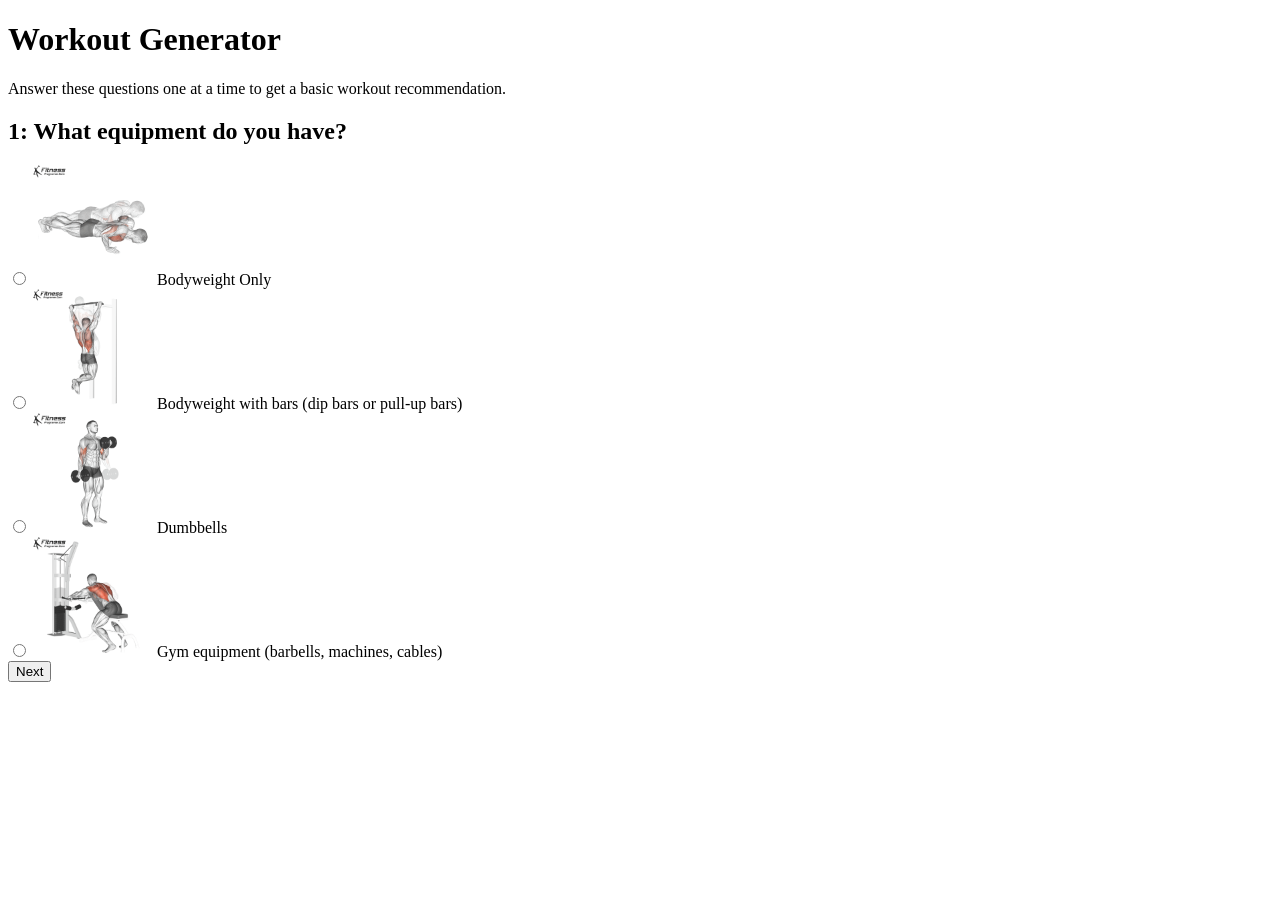
==== index.html @ 47f0d35d "delete some text for arms for multiple images" ====
<!DOCTYPE html>
<html lang="en">
<head>
    <meta charset="UTF-8">
    <meta name="viewport" content="width=device-width, initial-scale=1.0">
    <title>Workout Generator</title>
</head>
<body>
    <h1>Workout Generator</h1>
    <p>Answer these questions one at a time to get a basic workout recommendation.</p>

    <form id="quizForm">
        <section id="question1">
            <h2>1: What equipment do you have?</h2>
            <label>
                <input type="radio" name="equipment" value="bodyweight" required>
                <img width="120" src="bodyweight.gif" alt="pushup gif">
                Bodyweight Only
            </label>
            <br>
            <label>
                <input type="radio" name="equipment" value="bars">
                <img width="120" src="bar.gif" alt="pullup gif">
                Bodyweight with bars (dip bars or pull-up bars)
            </label>
            <br>
            <label>
                <input type="radio" name="equipment" value="dumbbells">
                <img width="120" src="curl.gif" alt="dumbell curls gif">
                Dumbbells
            </label>
            <br>
            <label>
                <input type="radio" name="equipment" value="gym">
                <img width="120" src="rows.gif" alt="incline rows on cable machine gif">
                Gym equipment (barbells, machines, cables)
            </label>
            <br>
            <button type="button" id="next1">Next</button>
        </section>

        <section id="question2" hidden>
            <h2>2: What muscles do you want to target?</h2>
            <label>
                <input type="checkbox" name="muscle" value="chest">
                <img width="120" src="chest.jpg" alt="Chest image">
                Chest (push movements, upper and lower pectorals)
            </label>
            <br>
            <label>
                <input type="checkbox" name="muscle" value="back">
                <img width="120" src="back.jpg" alt="Back image">
                Back (pulling muscles, lats, traps, erector spinae)
            </label>
            <br>
            <label>
                <input type="checkbox" name="muscle" value="shoulders">
                <img width="120" src="shoulders.jpg" alt="Shoulders image">
                Shoulders (deltoids and rotator cuff)
            </label>
            <br>
            <label>
                <input type="checkbox" name="muscle" value="arms">
                <img width="120" src="biceps.jpg" alt="Biceps image">
                Arms (biceps)
                <img width="120" src="trices.jpg" alt="Tricpes image">
                <img width="120" src="forearms.jpg" alt="Forearms image">
            </label>
            <br>
            <label>
                <input type="checkbox" name="muscle" value="core">
                <img width="120" src="abs.jpg" alt="Core image">
                Core (abs, obliques, deep core muscles)
            </label>
            <br>
            <label>
                <input type="checkbox" name="muscle" value="legs">
                <img width="120" src="legs.jpg" alt="Legs image">
                Legs & lower body (quads, hamstrings, glutes, calves)
            </label>
            <br>
            <label>
                <input type="checkbox" name="muscle" value="neck">
                <img width="120" src="neck.jpg" alt="Neck image">
                Neck (neck flexors and extensors)
            </label>
            <br>
            <button type="button" id="next2">Submit</button>
        </section>
    </form>

    <div id="resultBox" hidden></div>
    <button type="button" id="redoButton" hidden>Redo Quiz</button>

    <script>
        const quizForm = document.getElementById('quizForm');
        const resultBox = document.getElementById('resultBox');
        const redoButton = document.getElementById('redoButton');
        const question1 = document.getElementById('question1');
        const question2 = document.getElementById('question2');
        const next1 = document.getElementById('next1');
        const next2 = document.getElementById('next2');

        function showSection(section) {
            question1.hidden = true;
            question2.hidden = true;
            section.hidden = false;
        }

        next1.addEventListener('click', function() {
            const equipment = document.querySelector('input[name="equipment"]:checked');
            if (!equipment) {
                resultBox.textContent = 'Please select your equipment before moving on.';
                resultBox.hidden = false;
                return;
            }
            resultBox.hidden = true;
            showSection(question2);
        });

        next2.addEventListener('click', function() {
            const equipment = document.querySelector('input[name="equipment"]:checked');
            const muscles = document.querySelectorAll('input[name="muscle"]:checked');

            if (!equipment || muscles.length === 0) {
                resultBox.textContent = 'Please complete every question before submitting.';
                resultBox.hidden = false;
                return;
            }

            const equipmentValue = equipment.value;
            const targetMuscles = Array.from(muscles).map(input => input.value);

            const workoutMap = {
                bodyweight: {
                    chest: 'Decline push-ups, standard push-ups, scapular push-ups.',
                    back: 'Inverted rows, pull-up negatives, supermans.',
                    shoulders: 'Pike push-ups, handstand practice, rear delt floor flies.',
                    arms: 'Diamond push-ups, bodyweight tricep extensions, doorframe curls.',
                    core: 'Planks, hollow body holds, leg raises.',
                    legs: 'Bodyweight squats, lunges, glute bridges, calf raises.',
                    neck: 'Prone neck extensions, supine neck flexion with slow control.'
                },
                bars: {
                    chest: 'Incline feet-elevated pike push-ups, chest dips, ring push-ups.',
                    back: 'Pull-ups, chin-ups, inverted rows, hanging scapular shrugs.',
                    shoulders: 'Dips with vertical torso, hanging shoulder raises, assisted handstands.',
                    arms: 'Close-grip chin-ups, tricep dips, neutral-grip pull-ups.',
                    core: 'Hanging leg raises, toes-to-bar, L-sits on dip bars.',
                    legs: 'Assisted pistol squats, Bulgarian split squats using bars, step-ups.',
                    neck: 'Use bands or careful bodyweight neck control exercises off the bars.'
                },
                dumbbells: {
                    chest: 'Incline dumbbell bench press, dumbbell flyes, dumbbell pullovers.',
                    back: 'Single-arm dumbbell rows, dumbbell shrugs, dumbbell pullovers.',
                    shoulders: 'Dumbbell shoulder press, lateral raises, rear delt raises.',
                    arms: 'Incline dumbbell curls, hammer curls, overhead dumbbell extensions.',
                    core: 'Dumbbell side bends, weighted Russian twists, dumbbell planks.',
                    legs: 'Dumbbell squats, lunges, Romanian deadlifts, calf raises.',
                    neck: 'Light dumbbell neck flexion and extension only with care.'
                },
                gym: {
                    chest: 'Incline barbell bench press, cable crossovers, machine chest press.',
                    back: 'Lat pulldowns, barbell rows, seated cable rows.',
                    shoulders: 'Overhead barbell press, cable lateral raises, rear delt cable flyes.',
                    arms: 'Preacher curls, cable pushdowns, cable hammer curls.',
                    core: 'Cable crunches, ab wheel rollouts, captain’s chair leg raises.',
                    legs: 'Back squats, leg press, Romanian deadlifts, seated calf raises.',
                    neck: 'Neck harness extensions, light weighted neck flexion.'
                }
            };

            let results = '<p><strong>Equipment:</strong> ' + equipmentValue + '</p>';
            results += '<p><strong>Targets:</strong> ' + targetMuscles.join(', ') + '</p>';

            targetMuscles.forEach(function(target) {
                const workout = workoutMap[equipmentValue][target];
                results += '<p><strong>' + target.charAt(0).toUpperCase() + target.slice(1) + ':</strong> ' + workout + '</p>';
            });

            resultBox.innerHTML = results;
            resultBox.hidden = false;
            quizForm.hidden = true;
            redoButton.hidden = false;
        });

        redoButton.addEventListener('click', function() {
            quizForm.reset();
            showSection(question1);
            quizForm.hidden = false;
            resultBox.hidden = true;
            resultBox.textContent = '';
            redoButton.hidden = true;
        });
    </script>
</body>
</html>
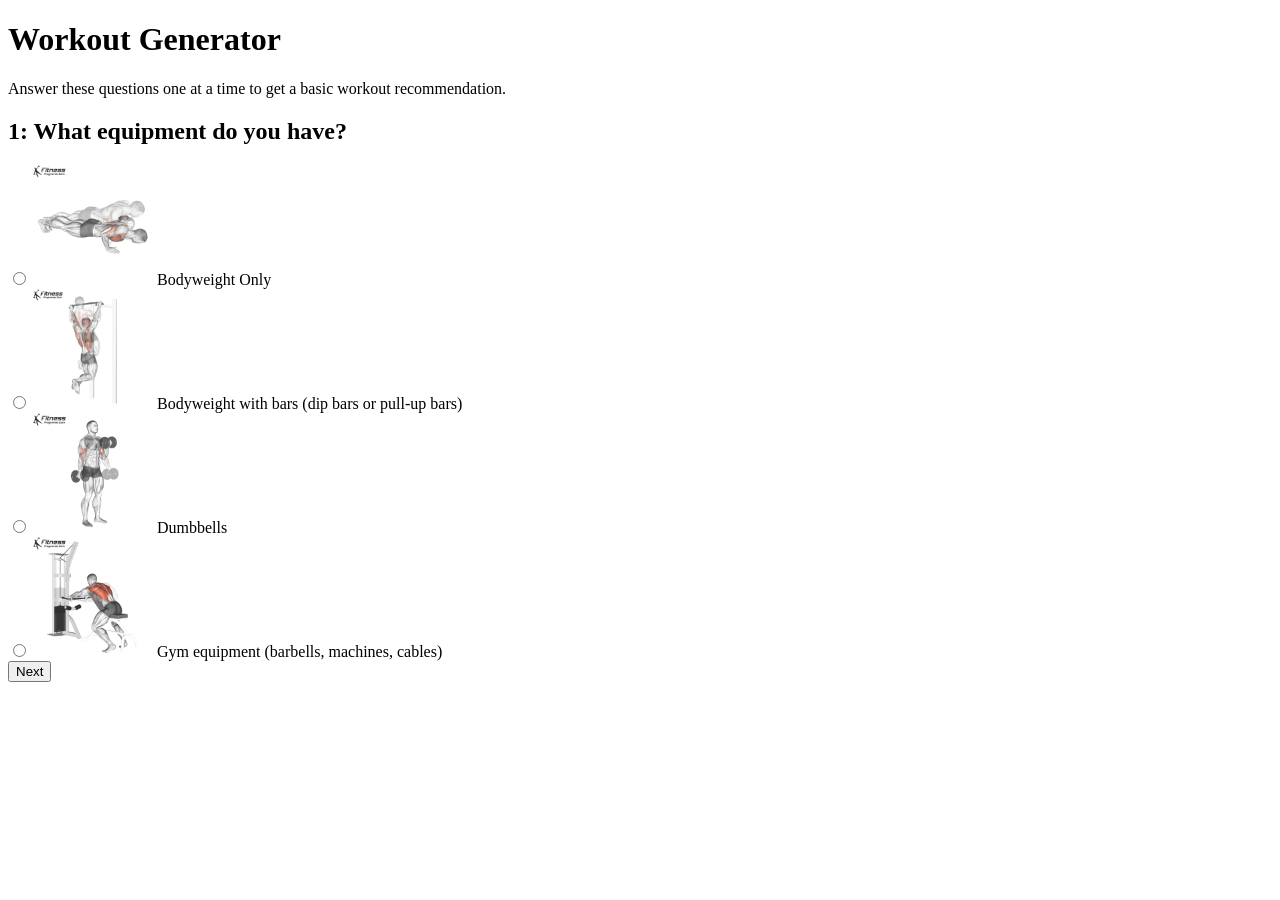
==== commit 9088184b: "change image text" ====
--- a/index.html
+++ b/index.html
@@ -62,9 +62,9 @@
             <label>
                 <input type="checkbox" name="muscle" value="arms">
                 <img width="120" src="biceps.jpg" alt="Biceps image">
-                Arms (biceps)
                 <img width="120" src="trices.jpg" alt="Tricpes image">
                 <img width="120" src="forearms.jpg" alt="Forearms image">
+                Arms (biceps, triceps, forearms)
             </label>
             <br>
             <label>
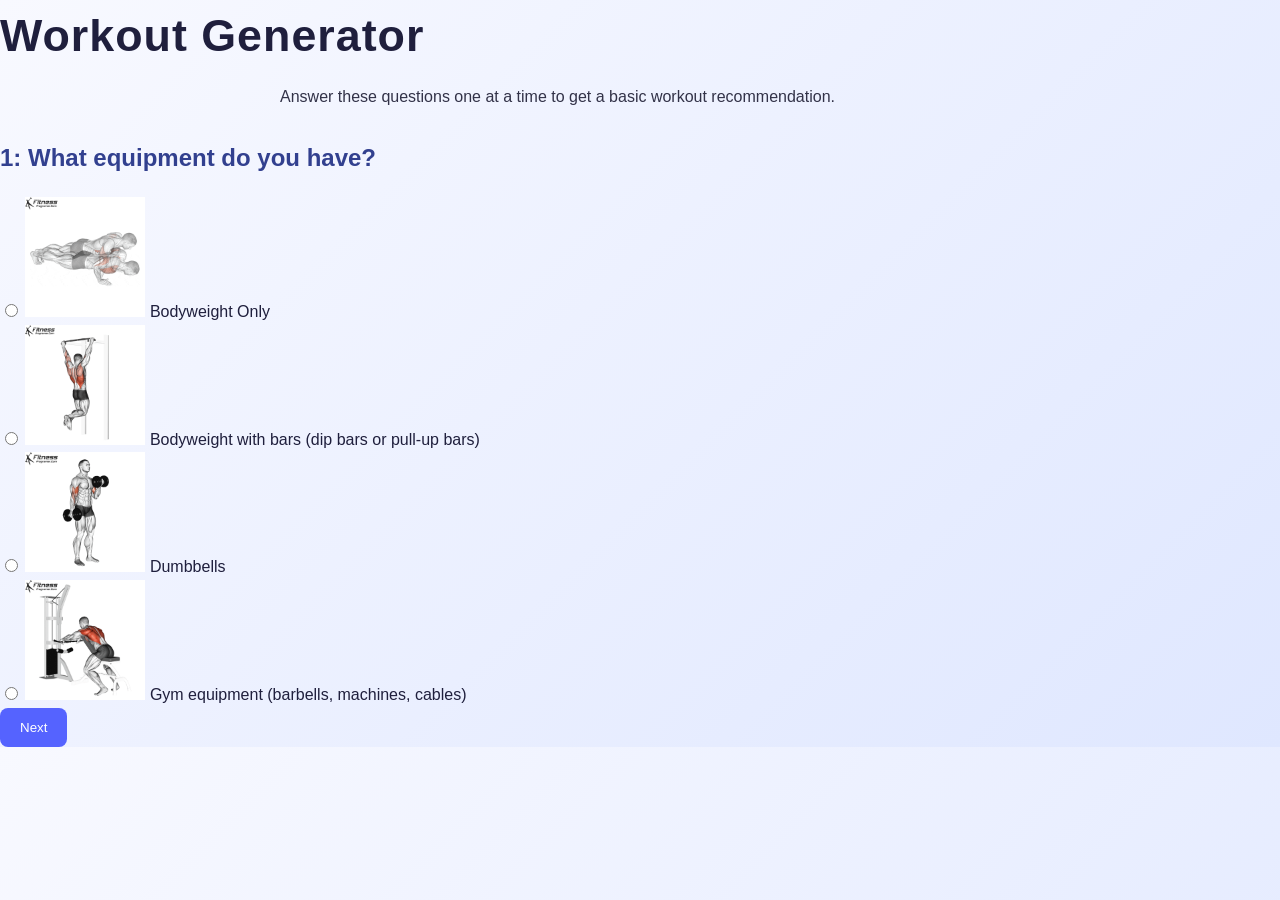
==== commit dc8dcb0a: "style" ====
--- a/index.html
+++ b/index.html
@@ -4,6 +4,7 @@
     <meta charset="UTF-8">
     <meta name="viewport" content="width=device-width, initial-scale=1.0">
     <title>Workout Generator</title>
+    <link rel="stylesheet" href="style.css">
 </head>
 <body>
     <h1>Workout Generator</h1>
--- a/style.css
+++ b/style.css
@@ -0,0 +1,101 @@
+body {
+  margin: 0;
+  padding: 0;
+  font-family: Arial, sans-serif;
+  line-height: 1.6;
+  background: linear-gradient(135deg, #f8f9ff, #dfe7ff);
+  color: #1f1f3d;
+}
+
+.container {
+  max-width: 1000px;
+  margin: 0 auto;
+  padding: 30px 20px;
+}
+
+header {
+  text-align: center;
+  padding: 40px 0;
+}
+
+h1 {
+  margin: 0;
+  font-size: 2.8rem;
+  letter-spacing: 1px;
+}
+
+h2 {
+  margin-top: 1.8rem;
+  color: #32408f;
+}
+
+p {
+  max-width: 720px;
+  margin: 0.8rem auto;
+  color: #323248;
+}
+
+button,
+input[type="button"],
+input[type="submit"] {
+  border: none;
+  background: #5563ff;
+  color: #fff;
+  padding: 12px 20px;
+  border-radius: 8px;
+  cursor: pointer;
+  transition: background 0.2s ease;
+}
+
+button:hover,
+input[type="button"]:hover,
+input[type="submit"]:hover {
+  background: #3b4ccd;
+}
+
+.card {
+  background: #ffffff;
+  border-radius: 16px;
+  box-shadow: 0 10px 25px rgba(48, 63, 159, 0.1);
+  padding: 24px;
+  margin: 24px 0;
+}
+
+nav {
+  display: flex;
+  justify-content: center;
+  gap: 18px;
+  flex-wrap: wrap;
+  margin-bottom: 24px;
+}
+
+nav a {
+  color: #5563ff;
+  text-decoration: none;
+  font-weight: 600;
+}
+
+nav a:hover {
+  text-decoration: underline;
+}
+
+footer {
+  text-align: center;
+  padding: 24px 0 12px;
+  font-size: 0.95rem;
+  color: #5c5c7d;
+}
+
+@media (max-width: 600px) {
+  h1 {
+    font-size: 2.2rem;
+  }
+
+  .container {
+    padding: 20px 16px;
+  }
+
+  nav {
+    gap: 12px;
+  }
+}
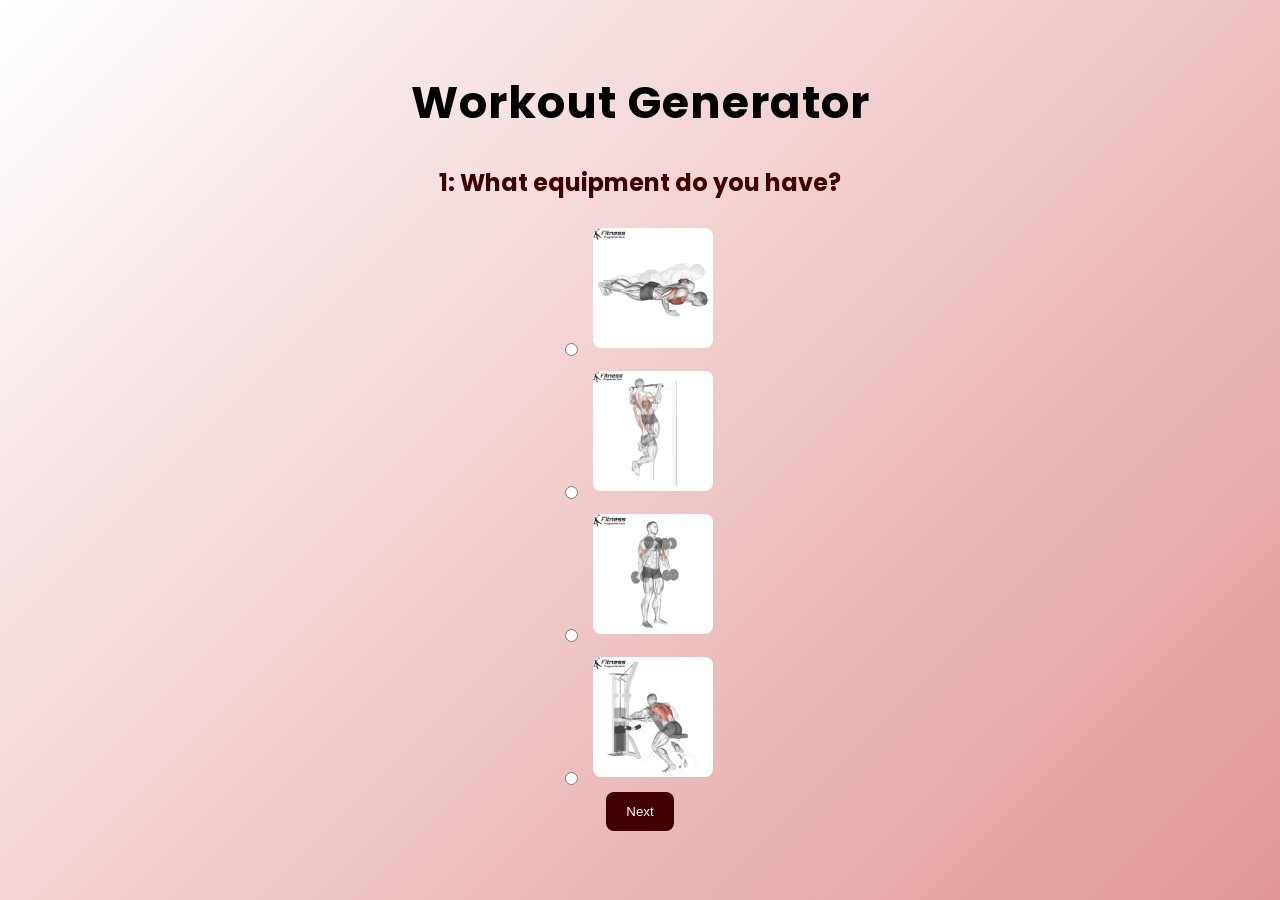
==== commit 2259fffe: "change formatting and fonts" ====
--- a/index.html
+++ b/index.html
@@ -4,37 +4,46 @@
     <meta charset="UTF-8">
     <meta name="viewport" content="width=device-width, initial-scale=1.0">
     <title>Workout Generator</title>
-    <link rel="stylesheet" href="style.css">
+        <link rel="stylesheet" href="style.css">
+        <link href="https://fonts.googleapis.com/css2?family=Playfair+Display:wght@600;700&family=Poppins:wght@300;400;600&display=swap" rel="stylesheet">
 </head>
 <body>
-    <h1>Workout Generator</h1>
-    <p>Answer these questions one at a time to get a basic workout recommendation.</p>
-
-    <form id="quizForm">
+        <div class="container">
+        <h1>Workout Generator</h1>
+
+        <form id="quizForm">
         <section id="question1">
             <h2>1: What equipment do you have?</h2>
-            <label>
-                <input type="radio" name="equipment" value="bodyweight" required>
-                <img width="120" src="bodyweight.gif" alt="pushup gif">
-                Bodyweight Only
-            </label>
+                        <label>
+                                <input type="radio" name="equipment" value="bodyweight" required>
+                                <div class="img-wrap">
+                                    <img width="120" src="bodyweight.gif" alt="pushup gif">
+                                    <span class="caption">Bodyweight Only</span>
+                                </div>
+                        </label>
             <br>
             <label>
                 <input type="radio" name="equipment" value="bars">
-                <img width="120" src="bar.gif" alt="pullup gif">
-                Bodyweight with bars (dip bars or pull-up bars)
+                                <div class="img-wrap">
+                                    <img width="120" src="bar.gif" alt="pullup gif">
+                                    <span class="caption">Bodyweight with bars (dip bars or pull-up bars)</span>
+                                </div>
             </label>
             <br>
             <label>
                 <input type="radio" name="equipment" value="dumbbells">
-                <img width="120" src="curl.gif" alt="dumbell curls gif">
-                Dumbbells
+                                <div class="img-wrap">
+                                    <img width="120" src="curl.gif" alt="dumbell curls gif">
+                                    <span class="caption">Dumbbells</span>
+                                </div>
             </label>
             <br>
             <label>
                 <input type="radio" name="equipment" value="gym">
-                <img width="120" src="rows.gif" alt="incline rows on cable machine gif">
-                Gym equipment (barbells, machines, cables)
+                                <div class="img-wrap">
+                                    <img width="120" src="rows.gif" alt="incline rows on cable machine gif">
+                                    <span class="caption">Gym equipment (barbells, machines, cables)</span>
+                                </div>
             </label>
             <br>
             <button type="button" id="next1">Next</button>
@@ -44,46 +53,60 @@
             <h2>2: What muscles do you want to target?</h2>
             <label>
                 <input type="checkbox" name="muscle" value="chest">
-                <img width="120" src="chest.jpg" alt="Chest image">
-                Chest (push movements, upper and lower pectorals)
+                                <div class="img-wrap">
+                                    <img width="120" src="chest.jpg" alt="Chest image">
+                                    <span class="caption">Chest (push movements, upper and lower pectorals)</span>
+                                </div>
             </label>
             <br>
             <label>
                 <input type="checkbox" name="muscle" value="back">
-                <img width="120" src="back.jpg" alt="Back image">
-                Back (pulling muscles, lats, traps, erector spinae)
+                                <div class="img-wrap">
+                                    <img width="120" src="back.jpg" alt="Back image">
+                                    <span class="caption">Back (pulling muscles, lats, traps, erector spinae)</span>
+                                </div>
             </label>
             <br>
             <label>
                 <input type="checkbox" name="muscle" value="shoulders">
-                <img width="120" src="shoulders.jpg" alt="Shoulders image">
-                Shoulders (deltoids and rotator cuff)
+                                <div class="img-wrap">
+                                    <img width="120" src="shoulders.jpg" alt="Shoulders image">
+                                    <span class="caption">Shoulders (deltoids and rotator cuff)</span>
+                                </div>
             </label>
             <br>
             <label>
                 <input type="checkbox" name="muscle" value="arms">
-                <img width="120" src="biceps.jpg" alt="Biceps image">
-                <img width="120" src="trices.jpg" alt="Tricpes image">
-                <img width="120" src="forearms.jpg" alt="Forearms image">
-                Arms (biceps, triceps, forearms)
+                                <div class="img-wrap">
+                                    <img width="120" src="biceps.jpg" alt="Biceps image">
+                                    <img width="120" src="trices.jpg" alt="Tricpes image">
+                                    <img width="120" src="forearms.jpg" alt="Forearms image">
+                                    <span class="caption">Arms (biceps, triceps, forearms)</span>
+                                </div>
             </label>
             <br>
             <label>
                 <input type="checkbox" name="muscle" value="core">
-                <img width="120" src="abs.jpg" alt="Core image">
-                Core (abs, obliques, deep core muscles)
+                                <div class="img-wrap">
+                                    <img width="120" src="abs.jpg" alt="Core image">
+                                    <span class="caption">Core (abs, obliques, deep core muscles)</span>
+                                </div>
             </label>
             <br>
             <label>
                 <input type="checkbox" name="muscle" value="legs">
-                <img width="120" src="legs.jpg" alt="Legs image">
-                Legs & lower body (quads, hamstrings, glutes, calves)
+                                <div class="img-wrap">
+                                    <img width="120" src="legs.jpg" alt="Legs image">
+                                    <span class="caption">Legs & lower body (quads, hamstrings, glutes, calves)</span>
+                                </div>
             </label>
             <br>
             <label>
                 <input type="checkbox" name="muscle" value="neck">
-                <img width="120" src="neck.jpg" alt="Neck image">
-                Neck (neck flexors and extensors)
+                                <div class="img-wrap">
+                                    <img width="120" src="neck.jpg" alt="Neck image">
+                                    <span class="caption">Neck (neck flexors and extensors)</span>
+                                </div>
             </label>
             <br>
             <button type="button" id="next2">Submit</button>
@@ -92,6 +115,8 @@
 
     <div id="resultBox" hidden></div>
     <button type="button" id="redoButton" hidden>Redo Quiz</button>
+
+        </div>
 
     <script>
         const quizForm = document.getElementById('quizForm');
--- a/style.css
+++ b/style.css
@@ -1,16 +1,22 @@
 body {
   margin: 0;
   padding: 0;
-  font-family: Arial, sans-serif;
-  line-height: 1.6;
-  background: linear-gradient(135deg, #f8f9ff, #dfe7ff);
-  color: #1f1f3d;
+  font-family: 'Poppins', Arial, sans-serif;
+  line-height: 1.5;
+  min-height: 100vh;
+  background: linear-gradient(135deg, #ffffff, #e29696);
+  color: #000000;
+  display: flex;
+  align-items: center;
+  justify-content: center;
+  text-align: center;
 }
 
 .container {
-  max-width: 1000px;
-  margin: 0 auto;
+  max-width: 900px;
+  width: 100%;
   padding: 30px 20px;
+  box-sizing: border-box;
 }
 
 header {
@@ -26,21 +32,54 @@
 
 h2 {
   margin-top: 1.8rem;
-  color: #32408f;
+  color: #410000;
 }
 
 p {
   max-width: 720px;
   margin: 0.8rem auto;
-  color: #323248;
+  color: #000000;
+}
+
+/* Image hover caption */
+.img-wrap {
+  display: inline-block;
+  position: relative;
+  margin: 8px;
+}
+
+.img-wrap img {
+  display: block;
+  border-radius: 8px;
+}
+
+.caption {
+  position: absolute;
+  left: 50%;
+  transform: translateX(-50%) translateY(6px);
+  bottom: 6px;
+  background: rgba(255,255,255,0.95);
+  padding: 6px 10px;
+  border-radius: 8px;
+  font-size: 0.9rem;
+  opacity: 0;
+  transition: opacity 160ms ease, transform 160ms ease;
+  pointer-events: none;
+  color: inherit;
+  font-family: 'Playfair Display', 'Poppins', serif;
+}
+
+.img-wrap:hover .caption {
+  opacity: 1;
+  transform: translateX(-50%) translateY(-6px);
 }
 
 button,
 input[type="button"],
 input[type="submit"] {
   border: none;
-  background: #5563ff;
-  color: #fff;
+  background: #420000;
+  color: #ffffff;
   padding: 12px 20px;
   border-radius: 8px;
   cursor: pointer;
@@ -50,11 +89,11 @@
 button:hover,
 input[type="button"]:hover,
 input[type="submit"]:hover {
-  background: #3b4ccd;
+  background: #000000;
 }
 
 .card {
-  background: #ffffff;
+  background: #000000;
   border-radius: 16px;
   box-shadow: 0 10px 25px rgba(48, 63, 159, 0.1);
   padding: 24px;
@@ -70,7 +109,7 @@
 }
 
 nav a {
-  color: #5563ff;
+  color: #000000;
   text-decoration: none;
   font-weight: 600;
 }
@@ -83,7 +122,7 @@
   text-align: center;
   padding: 24px 0 12px;
   font-size: 0.95rem;
-  color: #5c5c7d;
+  color: #000000;
 }
 
 @media (max-width: 600px) {
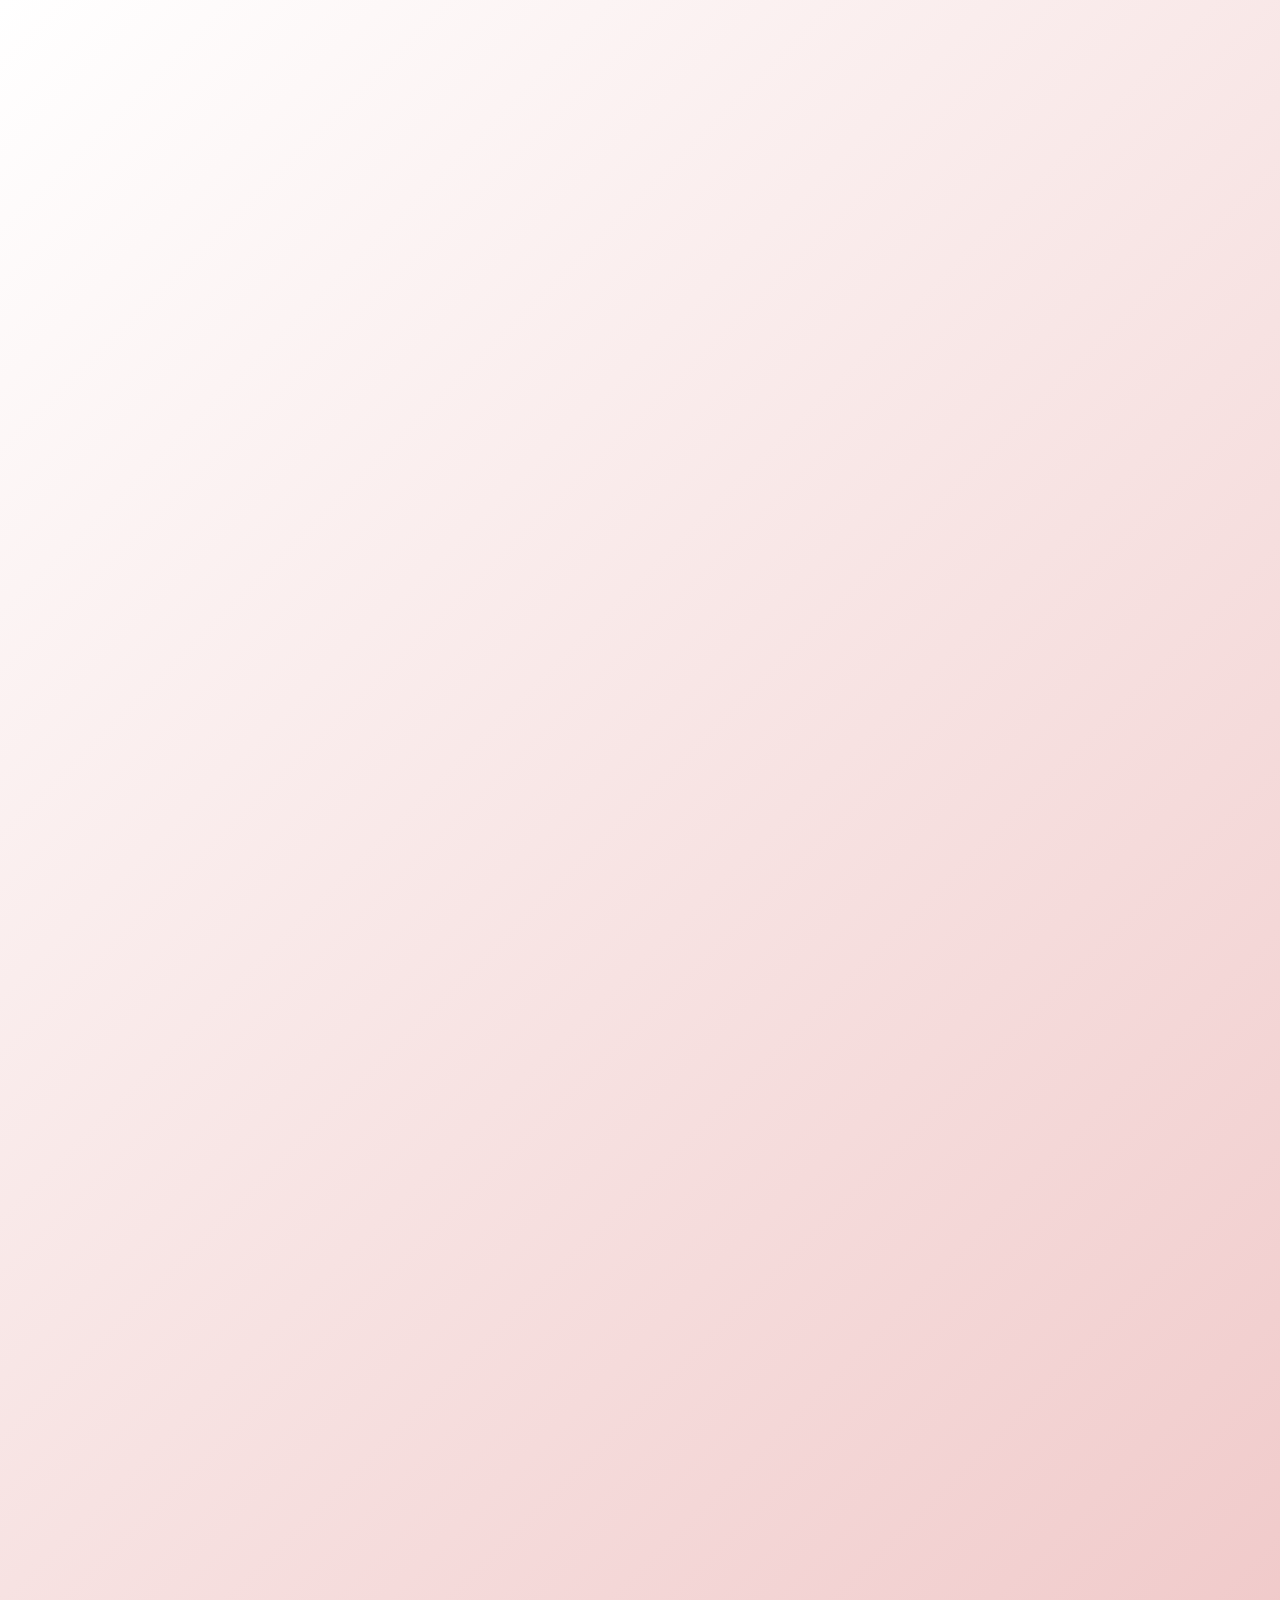
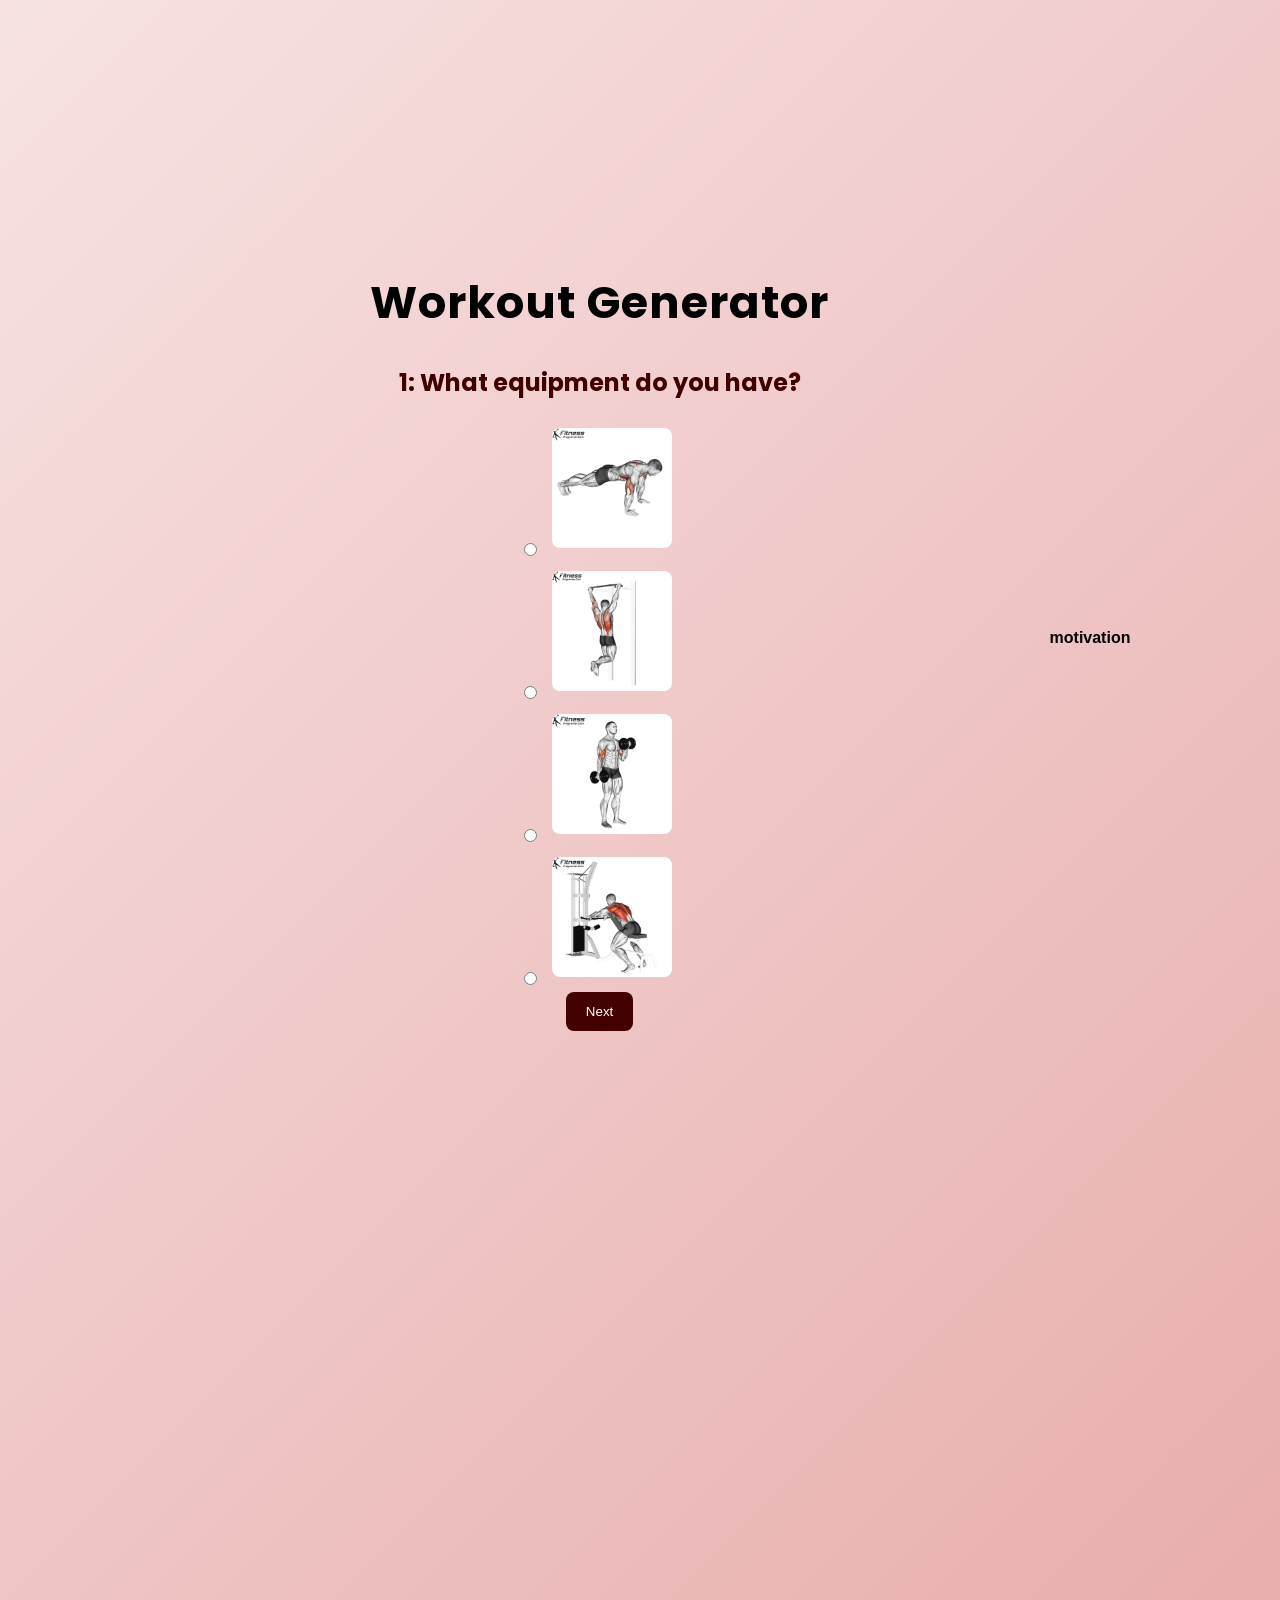
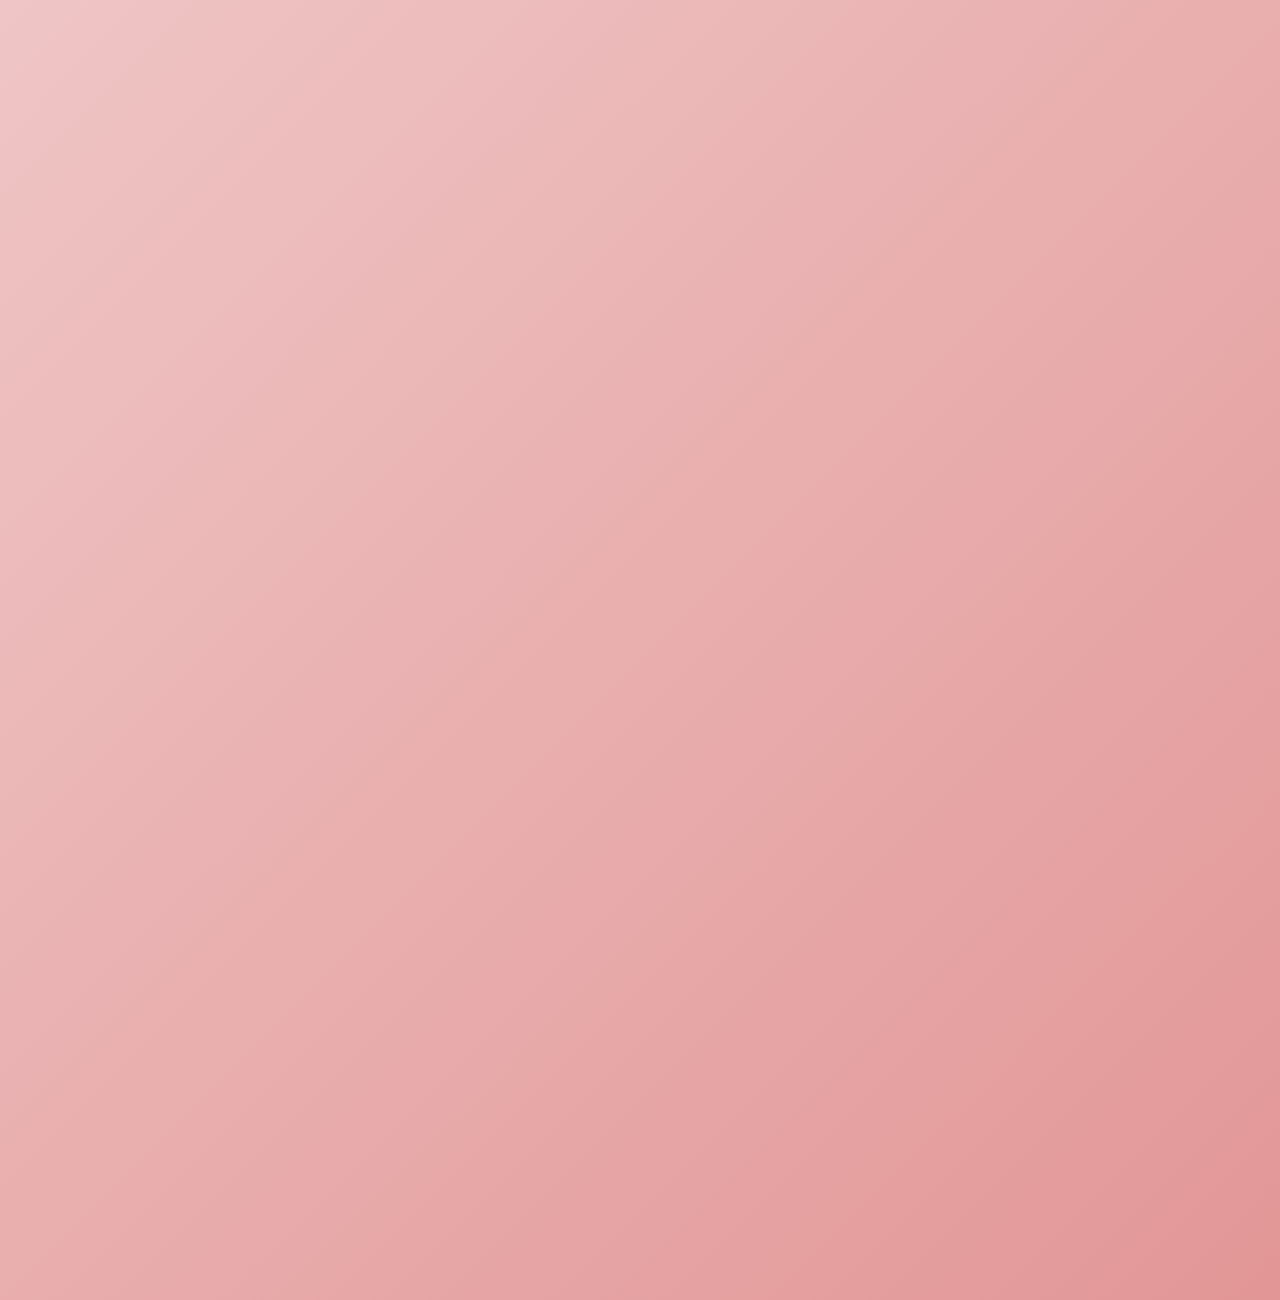
==== commit ec74a587: "add tung tung sahur motivation" ====
--- a/index.html
+++ b/index.html
@@ -219,5 +219,9 @@
             redoButton.hidden = true;
         });
     </script>
+    <div class="spacer"></div>
+    <div class="bottom-link">
+        <a href="motivation.html">motivation</a>
+    </div>
 </body>
 </html>
--- a/style.css
+++ b/style.css
@@ -41,7 +41,6 @@
   color: #000000;
 }
 
-/* Image hover caption */
 .img-wrap {
   display: inline-block;
   position: relative;
@@ -138,3 +137,22 @@
     gap: 12px;
   }
 }
+
+.spacer {
+  height: 500vh;
+}
+
+.bottom-link {
+  text-align: center;
+  padding: 24px 0 48px;
+}
+
+.bottom-link a {
+  color: #000000;
+  text-decoration: none;
+  font-weight: 600;
+}
+
+.bottom-link a:hover {
+  text-decoration: underline;
+}
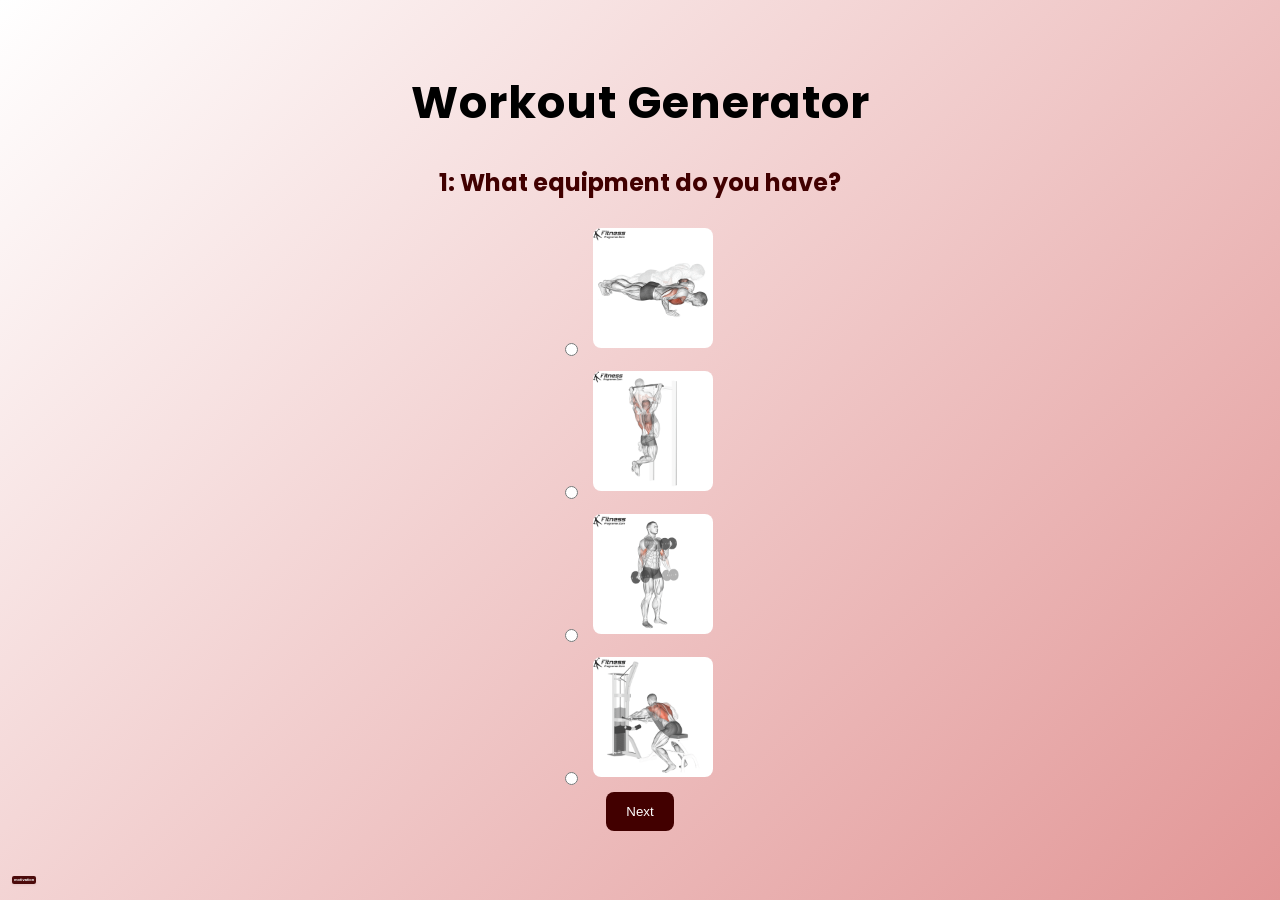
==== commit 6ad231b8: "remove blank page" ====
--- a/index.html
+++ b/index.html
@@ -219,7 +219,6 @@
             redoButton.hidden = true;
         });
     </script>
-    <div class="spacer"></div>
     <div class="bottom-link">
         <a href="motivation.html">motivation</a>
     </div>
--- a/style.css
+++ b/style.css
@@ -138,21 +138,30 @@
   }
 }
 
-.spacer {
-  height: 500vh;
-}
-
 .bottom-link {
-  text-align: center;
-  padding: 24px 0 48px;
+  position: fixed;
+  left: 12px;
+  bottom: 12px;
+  z-index: 9999;
 }
 
 .bottom-link a {
-  color: #000000;
+  display: inline-block;
+  font-size: 4px;
+  padding: 1px 2px;
+  border-radius: 2px;
+  background: rgba(66,0,0,0.95);
+  color: #ffffff;
   text-decoration: none;
   font-weight: 600;
+  opacity: 1;
+  transition: opacity 160ms ease, background 160ms ease, color 160ms ease;
+  pointer-events: auto;
+  box-shadow: 0 1px 3px rgba(0,0,0,0.08);
 }
 
 .bottom-link a:hover {
-  text-decoration: underline;
+  background: #000000;
+  color: #ffffff;
+  text-decoration: none;
 }
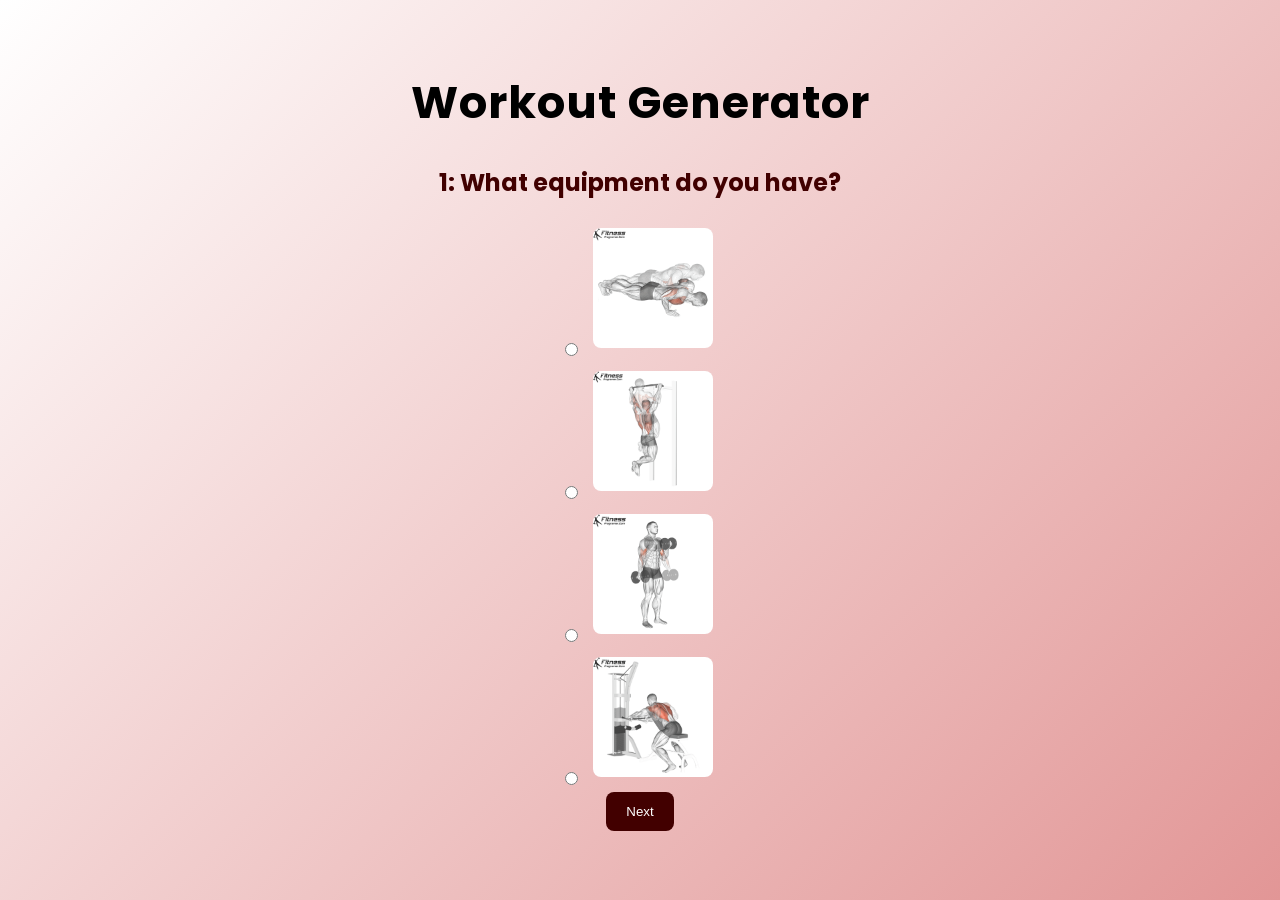
==== commit 03799e35: "remove button for motivation" ====
--- a/index.html
+++ b/index.html
@@ -219,8 +219,5 @@
             redoButton.hidden = true;
         });
     </script>
-    <div class="bottom-link">
-        <a href="motivation.html">motivation</a>
-    </div>
 </body>
 </html>
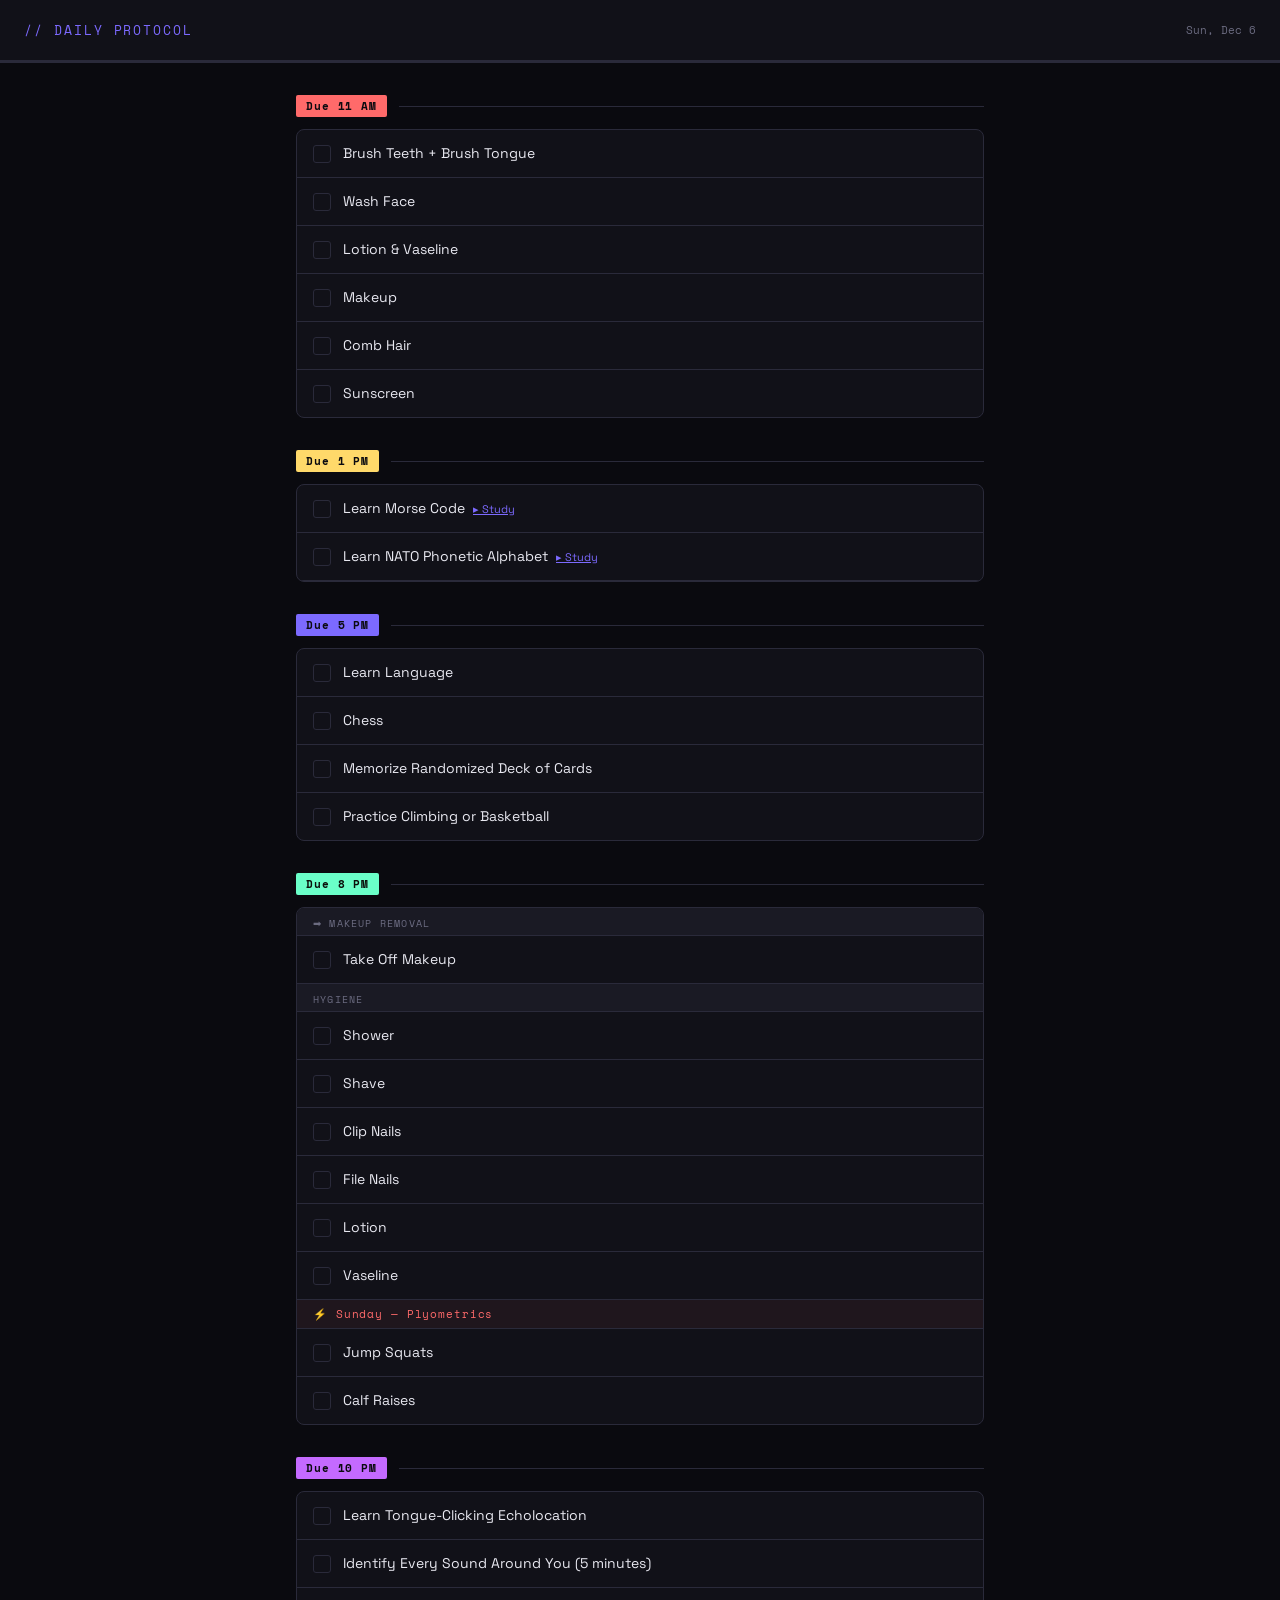
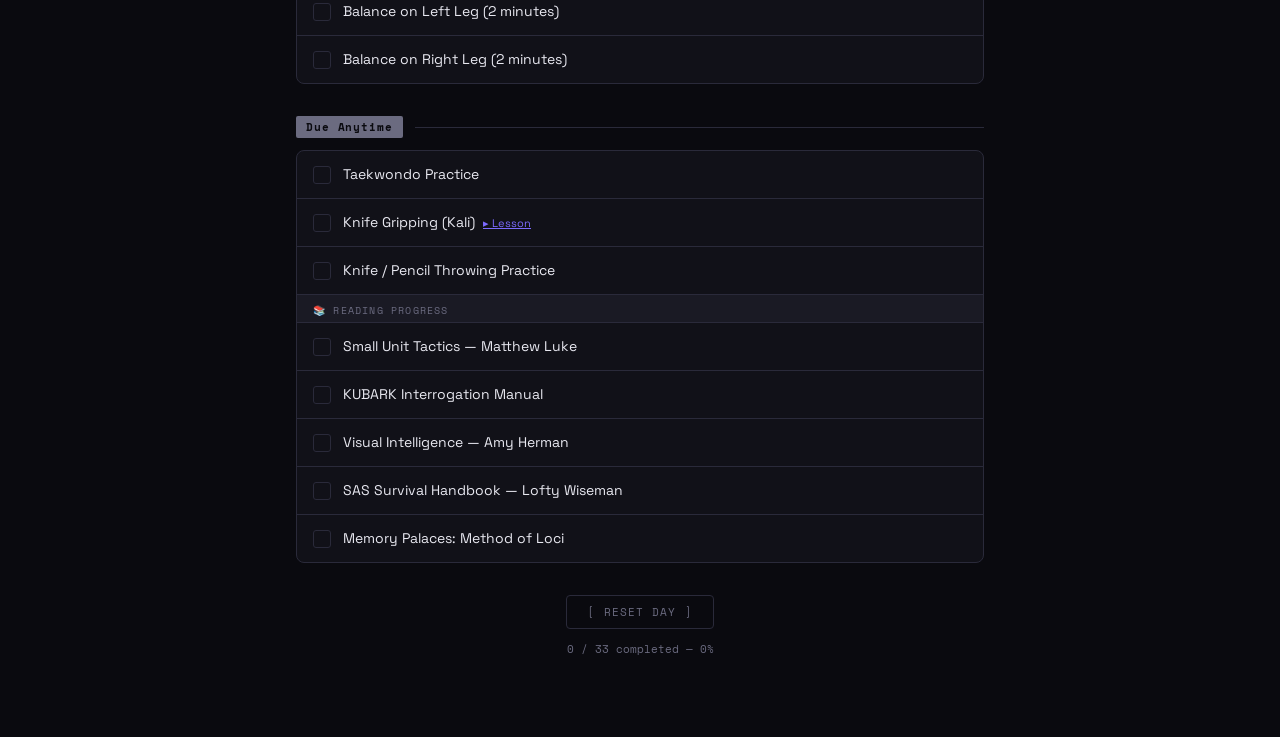
==== commit d66a3c0c: "Update index.html" ====
--- a/index.html
+++ b/index.html
@@ -1,223 +1,603 @@
 <!DOCTYPE html>
 <html lang="en">
 <head>
-    <meta charset="UTF-8">
-    <meta name="viewport" content="width=device-width, initial-scale=1.0">
-    <title>Workout Generator</title>
-        <link rel="stylesheet" href="style.css">
-        <link href="https://fonts.googleapis.com/css2?family=Playfair+Display:wght@600;700&family=Poppins:wght@300;400;600&display=swap" rel="stylesheet">
+<meta charset="UTF-8">
+<meta name="viewport" content="width=device-width, initial-scale=1.0">
+<title>Daily Protocol</title>
+<style>
+  @import url('https://fonts.googleapis.com/css2?family=Space+Grotesk:wght@300;400;500;600;700&family=Space+Mono:wght@400;700&display=swap');
+
+  :root {
+    --bg: #0a0a0f;
+    --surface: #111118;
+    --surface2: #1a1a24;
+    --border: #2a2a3a;
+    --accent: #7c6aff;
+    --accent2: #ff6a6a;
+    --accent3: #6affc8;
+    --text: #e8e8f0;
+    --muted: #6b6b80;
+    --done: #2a3a2a;
+    --done-text: #4a7a4a;
+  }
+
+  * { box-sizing: border-box; margin: 0; padding: 0; }
+
+  body {
+    background: var(--bg);
+    color: var(--text);
+    font-family: 'Space Grotesk', sans-serif;
+    min-height: 100vh;
+    padding: 0 0 80px;
+  }
+
+  header {
+    background: var(--surface);
+    border-bottom: 1px solid var(--border);
+    padding: 20px 24px;
+    position: sticky;
+    top: 0;
+    z-index: 100;
+    display: flex;
+    align-items: center;
+    justify-content: space-between;
+  }
+
+  .logo {
+    font-family: 'Space Mono', monospace;
+    font-size: 13px;
+    color: var(--accent);
+    letter-spacing: 0.15em;
+    text-transform: uppercase;
+  }
+
+  .date-display {
+    font-family: 'Space Mono', monospace;
+    font-size: 11px;
+    color: var(--muted);
+  }
+
+  .progress-bar-wrap {
+    background: var(--border);
+    height: 2px;
+    width: 100%;
+    position: sticky;
+    top: 61px;
+    z-index: 99;
+  }
+  .progress-bar-fill {
+    height: 100%;
+    background: linear-gradient(90deg, var(--accent), var(--accent3));
+    transition: width 0.4s ease;
+    width: 0%;
+  }
+
+  main { max-width: 720px; margin: 0 auto; padding: 0 16px; }
+
+  .time-block {
+    margin-top: 32px;
+  }
+
+  .time-header {
+    display: flex;
+    align-items: center;
+    gap: 12px;
+    margin-bottom: 12px;
+  }
+
+  .time-badge {
+    font-family: 'Space Mono', monospace;
+    font-size: 11px;
+    font-weight: 700;
+    color: var(--bg);
+    background: var(--accent);
+    padding: 3px 10px;
+    border-radius: 2px;
+    letter-spacing: 0.08em;
+    white-space: nowrap;
+  }
+  .time-badge.red { background: var(--accent2); }
+  .time-badge.green { background: var(--accent3); color: #0a0f0a; }
+  .time-badge.yellow { background: #ffd96a; color: #0a0a0f; }
+  .time-badge.purple { background: #c46aff; }
+  .time-badge.allday { background: var(--muted); }
+
+  .time-rule { flex: 1; height: 1px; background: var(--border); }
+
+  .block-card {
+    background: var(--surface);
+    border: 1px solid var(--border);
+    border-radius: 8px;
+    overflow: hidden;
+  }
+
+  .checklist-item {
+    display: flex;
+    align-items: flex-start;
+    gap: 12px;
+    padding: 13px 16px;
+    border-bottom: 1px solid var(--border);
+    cursor: pointer;
+    transition: background 0.15s;
+    user-select: none;
+  }
+  .checklist-item:last-child { border-bottom: none; }
+  .checklist-item:hover { background: var(--surface2); }
+  .checklist-item.completed {
+    background: var(--done);
+    opacity: 0.6;
+  }
+
+  .check-box {
+    width: 18px;
+    height: 18px;
+    border: 1.5px solid var(--border);
+    border-radius: 3px;
+    flex-shrink: 0;
+    margin-top: 2px;
+    display: flex;
+    align-items: center;
+    justify-content: center;
+    transition: all 0.15s;
+  }
+  .checklist-item.completed .check-box {
+    background: var(--accent3);
+    border-color: var(--accent3);
+  }
+  .check-box svg { display: none; }
+  .checklist-item.completed .check-box svg { display: block; }
+
+  .item-text {
+    font-size: 14px;
+    line-height: 1.5;
+    flex: 1;
+  }
+  .checklist-item.completed .item-text {
+    text-decoration: line-through;
+    color: var(--done-text);
+  }
+
+  .item-arrow {
+    font-size: 11px;
+    color: var(--accent);
+    margin-left: 4px;
+    cursor: pointer;
+    text-decoration: underline;
+    white-space: nowrap;
+  }
+
+  .section-label {
+    font-size: 10px;
+    font-family: 'Space Mono', monospace;
+    color: var(--muted);
+    letter-spacing: 0.12em;
+    text-transform: uppercase;
+    padding: 8px 16px 4px;
+    background: var(--surface2);
+    border-bottom: 1px solid var(--border);
+  }
+
+  .day-only-label {
+    font-size: 11px;
+    font-family: 'Space Mono', monospace;
+    color: var(--accent2);
+    padding: 6px 16px;
+    background: rgba(255,106,106,0.06);
+    border-bottom: 1px solid var(--border);
+    letter-spacing: 0.08em;
+  }
+
+  /* Teaching panels */
+  .teach-panel {
+    display: none;
+    background: var(--surface2);
+    border-top: 1px solid var(--border);
+    padding: 20px 18px;
+  }
+  .teach-panel.open { display: block; }
+
+  .teach-panel h3 {
+    font-size: 13px;
+    font-family: 'Space Mono', monospace;
+    color: var(--accent3);
+    letter-spacing: 0.1em;
+    text-transform: uppercase;
+    margin-bottom: 14px;
+  }
+
+  .morse-grid, .nato-grid {
+    display: grid;
+    grid-template-columns: repeat(auto-fill, minmax(110px, 1fr));
+    gap: 6px;
+    margin-bottom: 10px;
+  }
+
+  .morse-item, .nato-item {
+    background: var(--surface);
+    border: 1px solid var(--border);
+    border-radius: 4px;
+    padding: 6px 10px;
+    font-family: 'Space Mono', monospace;
+    font-size: 12px;
+  }
+
+  .morse-item .char { color: var(--accent); font-size: 16px; font-weight: 700; }
+  .morse-item .code { color: var(--accent3); font-size: 13px; margin-top: 2px; }
+
+  .nato-item .letter { color: var(--accent); font-size: 15px; font-weight: 700; }
+  .nato-item .word { color: var(--text); font-size: 12px; margin-top: 1px; }
+  .nato-item .phonetic { color: var(--muted); font-size: 10px; }
+
+  .kali-section { margin-top: 10px; }
+  .kali-section p { font-size: 13px; line-height: 1.7; color: var(--text); margin-bottom: 8px; }
+  .kali-section strong { color: var(--accent3); }
+  .kali-section ul { padding-left: 18px; }
+  .kali-section li { font-size: 13px; line-height: 1.8; color: var(--text); }
+
+  .sub-checklist {
+    margin-top: 0;
+  }
+  .sub-checklist .checklist-item {
+    padding-left: 32px;
+  }
+
+  .reset-btn {
+    display: block;
+    margin: 32px auto 0;
+    background: transparent;
+    border: 1px solid var(--border);
+    color: var(--muted);
+    font-family: 'Space Mono', monospace;
+    font-size: 11px;
+    padding: 8px 20px;
+    border-radius: 4px;
+    cursor: pointer;
+    letter-spacing: 0.1em;
+    transition: all 0.2s;
+  }
+  .reset-btn:hover { border-color: var(--accent2); color: var(--accent2); }
+
+  .progress-text {
+    font-family: 'Space Mono', monospace;
+    font-size: 11px;
+    color: var(--muted);
+    text-align: center;
+    padding-top: 12px;
+  }
+
+  @media (max-width: 480px) {
+    .morse-grid, .nato-grid { grid-template-columns: repeat(auto-fill, minmax(90px, 1fr)); }
+  }
+</style>
 </head>
 <body>
-        <div class="container">
-        <h1>Workout Generator</h1>
-
-        <form id="quizForm">
-        <section id="question1">
-            <h2>1: What equipment do you have?</h2>
-                        <label>
-                                <input type="radio" name="equipment" value="bodyweight" required>
-                                <div class="img-wrap">
-                                    <img width="120" src="bodyweight.gif" alt="pushup gif">
-                                    <span class="caption">Bodyweight Only</span>
-                                </div>
-                        </label>
-            <br>
-            <label>
-                <input type="radio" name="equipment" value="bars">
-                                <div class="img-wrap">
-                                    <img width="120" src="bar.gif" alt="pullup gif">
-                                    <span class="caption">Bodyweight with bars (dip bars or pull-up bars)</span>
-                                </div>
-            </label>
-            <br>
-            <label>
-                <input type="radio" name="equipment" value="dumbbells">
-                                <div class="img-wrap">
-                                    <img width="120" src="curl.gif" alt="dumbell curls gif">
-                                    <span class="caption">Dumbbells</span>
-                                </div>
-            </label>
-            <br>
-            <label>
-                <input type="radio" name="equipment" value="gym">
-                                <div class="img-wrap">
-                                    <img width="120" src="rows.gif" alt="incline rows on cable machine gif">
-                                    <span class="caption">Gym equipment (barbells, machines, cables)</span>
-                                </div>
-            </label>
-            <br>
-            <button type="button" id="next1">Next</button>
-        </section>
-
-        <section id="question2" hidden>
-            <h2>2: What muscles do you want to target?</h2>
-            <label>
-                <input type="checkbox" name="muscle" value="chest">
-                                <div class="img-wrap">
-                                    <img width="120" src="chest.jpg" alt="Chest image">
-                                    <span class="caption">Chest (push movements, upper and lower pectorals)</span>
-                                </div>
-            </label>
-            <br>
-            <label>
-                <input type="checkbox" name="muscle" value="back">
-                                <div class="img-wrap">
-                                    <img width="120" src="back.jpg" alt="Back image">
-                                    <span class="caption">Back (pulling muscles, lats, traps, erector spinae)</span>
-                                </div>
-            </label>
-            <br>
-            <label>
-                <input type="checkbox" name="muscle" value="shoulders">
-                                <div class="img-wrap">
-                                    <img width="120" src="shoulders.jpg" alt="Shoulders image">
-                                    <span class="caption">Shoulders (deltoids and rotator cuff)</span>
-                                </div>
-            </label>
-            <br>
-            <label>
-                <input type="checkbox" name="muscle" value="arms">
-                                <div class="img-wrap">
-                                    <img width="120" src="biceps.jpg" alt="Biceps image">
-                                    <img width="120" src="trices.jpg" alt="Tricpes image">
-                                    <img width="120" src="forearms.jpg" alt="Forearms image">
-                                    <span class="caption">Arms (biceps, triceps, forearms)</span>
-                                </div>
-            </label>
-            <br>
-            <label>
-                <input type="checkbox" name="muscle" value="core">
-                                <div class="img-wrap">
-                                    <img width="120" src="abs.jpg" alt="Core image">
-                                    <span class="caption">Core (abs, obliques, deep core muscles)</span>
-                                </div>
-            </label>
-            <br>
-            <label>
-                <input type="checkbox" name="muscle" value="legs">
-                                <div class="img-wrap">
-                                    <img width="120" src="legs.jpg" alt="Legs image">
-                                    <span class="caption">Legs & lower body (quads, hamstrings, glutes, calves)</span>
-                                </div>
-            </label>
-            <br>
-            <label>
-                <input type="checkbox" name="muscle" value="neck">
-                                <div class="img-wrap">
-                                    <img width="120" src="neck.jpg" alt="Neck image">
-                                    <span class="caption">Neck (neck flexors and extensors)</span>
-                                </div>
-            </label>
-            <br>
-            <button type="button" id="next2">Submit</button>
-        </section>
-    </form>
-
-    <div id="resultBox" hidden></div>
-    <button type="button" id="redoButton" hidden>Redo Quiz</button>
-
-        </div>
-
-    <script>
-        const quizForm = document.getElementById('quizForm');
-        const resultBox = document.getElementById('resultBox');
-        const redoButton = document.getElementById('redoButton');
-        const question1 = document.getElementById('question1');
-        const question2 = document.getElementById('question2');
-        const next1 = document.getElementById('next1');
-        const next2 = document.getElementById('next2');
-
-        function showSection(section) {
-            question1.hidden = true;
-            question2.hidden = true;
-            section.hidden = false;
-        }
-
-        next1.addEventListener('click', function() {
-            const equipment = document.querySelector('input[name="equipment"]:checked');
-            if (!equipment) {
-                resultBox.textContent = 'Please select your equipment before moving on.';
-                resultBox.hidden = false;
-                return;
-            }
-            resultBox.hidden = true;
-            showSection(question2);
-        });
-
-        next2.addEventListener('click', function() {
-            const equipment = document.querySelector('input[name="equipment"]:checked');
-            const muscles = document.querySelectorAll('input[name="muscle"]:checked');
-
-            if (!equipment || muscles.length === 0) {
-                resultBox.textContent = 'Please complete every question before submitting.';
-                resultBox.hidden = false;
-                return;
-            }
-
-            const equipmentValue = equipment.value;
-            const targetMuscles = Array.from(muscles).map(input => input.value);
-
-            const workoutMap = {
-                bodyweight: {
-                    chest: 'Decline push-ups, standard push-ups, scapular push-ups.',
-                    back: 'Inverted rows, pull-up negatives, supermans.',
-                    shoulders: 'Pike push-ups, handstand practice, rear delt floor flies.',
-                    arms: 'Diamond push-ups, bodyweight tricep extensions, doorframe curls.',
-                    core: 'Planks, hollow body holds, leg raises.',
-                    legs: 'Bodyweight squats, lunges, glute bridges, calf raises.',
-                    neck: 'Prone neck extensions, supine neck flexion with slow control.'
-                },
-                bars: {
-                    chest: 'Incline feet-elevated pike push-ups, chest dips, ring push-ups.',
-                    back: 'Pull-ups, chin-ups, inverted rows, hanging scapular shrugs.',
-                    shoulders: 'Dips with vertical torso, hanging shoulder raises, assisted handstands.',
-                    arms: 'Close-grip chin-ups, tricep dips, neutral-grip pull-ups.',
-                    core: 'Hanging leg raises, toes-to-bar, L-sits on dip bars.',
-                    legs: 'Assisted pistol squats, Bulgarian split squats using bars, step-ups.',
-                    neck: 'Use bands or careful bodyweight neck control exercises off the bars.'
-                },
-                dumbbells: {
-                    chest: 'Incline dumbbell bench press, dumbbell flyes, dumbbell pullovers.',
-                    back: 'Single-arm dumbbell rows, dumbbell shrugs, dumbbell pullovers.',
-                    shoulders: 'Dumbbell shoulder press, lateral raises, rear delt raises.',
-                    arms: 'Incline dumbbell curls, hammer curls, overhead dumbbell extensions.',
-                    core: 'Dumbbell side bends, weighted Russian twists, dumbbell planks.',
-                    legs: 'Dumbbell squats, lunges, Romanian deadlifts, calf raises.',
-                    neck: 'Light dumbbell neck flexion and extension only with care.'
-                },
-                gym: {
-                    chest: 'Incline barbell bench press, cable crossovers, machine chest press.',
-                    back: 'Lat pulldowns, barbell rows, seated cable rows.',
-                    shoulders: 'Overhead barbell press, cable lateral raises, rear delt cable flyes.',
-                    arms: 'Preacher curls, cable pushdowns, cable hammer curls.',
-                    core: 'Cable crunches, ab wheel rollouts, captain’s chair leg raises.',
-                    legs: 'Back squats, leg press, Romanian deadlifts, seated calf raises.',
-                    neck: 'Neck harness extensions, light weighted neck flexion.'
-                }
-            };
-
-            let results = '<p><strong>Equipment:</strong> ' + equipmentValue + '</p>';
-            results += '<p><strong>Targets:</strong> ' + targetMuscles.join(', ') + '</p>';
-
-            targetMuscles.forEach(function(target) {
-                const workout = workoutMap[equipmentValue][target];
-                results += '<p><strong>' + target.charAt(0).toUpperCase() + target.slice(1) + ':</strong> ' + workout + '</p>';
-            });
-
-            resultBox.innerHTML = results;
-            resultBox.hidden = false;
-            quizForm.hidden = true;
-            redoButton.hidden = false;
-        });
-
-        redoButton.addEventListener('click', function() {
-            quizForm.reset();
-            showSection(question1);
-            quizForm.hidden = false;
-            resultBox.hidden = true;
-            resultBox.textContent = '';
-            redoButton.hidden = true;
-        });
-    </script>
+
+<header>
+  <div class="logo">// Daily Protocol</div>
+  <div class="date-display" id="dateDisplay"></div>
+</header>
+<div class="progress-bar-wrap"><div class="progress-bar-fill" id="progressBar"></div></div>
+
+<main id="app"></main>
+
+<script>
+const TODAY = new Date();
+const DAY = TODAY.getDay(); // 0=Sun,1=Mon,...,6=Sat
+
+const DAY_NAMES = ['Sunday','Monday','Tuesday','Wednesday','Thursday','Friday','Saturday'];
+document.getElementById('dateDisplay').textContent = TODAY.toLocaleDateString('en-US',{weekday:'short',month:'short',day:'numeric'});
+
+// ── DATA ─────────────────────────────────────────────────────────────────────
+
+const WORKOUT_BY_DAY = {
+  1: { label: 'Monday — Chin Ups & Bicep Push Ups', items: ['Chin Ups','Bicep Push Ups'] },
+  2: { label: 'Tuesday — Pike Push Ups, Handstands & HSPU', items: ['Pike Push Ups','Handstands','Handstand Push Ups (HSPU)'] },
+  3: { label: 'Wednesday — Pull Ups, Inverted Rows & Front Levers', items: ['Pull Ups','Inverted Rows','Front Levers'] },
+  4: { label: 'Thursday — Dips & Push Ups', items: ['Dips','Push Ups'] },
+  5: { label: 'Friday — Core Circuit', items: ['Crunches','Leg Raises','Dragon Flags','L-Sit / V-Sit','Hanging Knee/Leg Raises'] },
+  6: { label: 'Saturday — Wide Push Ups', items: ['Wide Push Ups'] },
+  0: { label: 'Sunday — Plyometrics', items: ['Jump Squats','Calf Raises'] },
+};
+
+const FRIDAY_FULL = [
+  'Explosive Push Ups',
+  'Explosive Punching Bag Combinations (long range)',
+  'Explosive Punching Bag Combinations (short range)',
+  'Fast Punching Bag Combinations (long range)',
+  'Fast Punching Bag Combinations (short range)',
+  'Footwork Drills',
+  'Headwork Drills',
+  'Reflex & Tennis Ball',
+  'Counter Punching',
+];
+
+const SUNDAY_FULL_ITEMS = [
+  'Taekwondo Practice',
+  'Knife Gripping (Kali) — see lesson below',
+  'Knife / Pencil Throwing Practice',
+];
+
+const SUNDAY_BOOKS = [
+  'Small Unit Tactics — Matthew Luke',
+  'KUBARK Interrogation Manual',
+  'Visual Intelligence — Amy Herman',
+  'SAS Survival Handbook — Lofty Wiseman',
+  'Memory Palaces: Method of Loci',
+];
+
+// ── BUILD UI ──────────────────────────────────────────────────────────────────
+
+function uid(prefix) {
+  return prefix + '_' + Math.random().toString(36).slice(2,8);
+}
+
+// State: map of itemId -> checked
+let state = {};
+try { state = JSON.parse(localStorage.getItem('dailyProtocol_' + TODAY.toDateString()) || '{}'); } catch(e){}
+
+function save() { localStorage.setItem('dailyProtocol_' + TODAY.toDateString(), JSON.stringify(state)); }
+
+function toggle(id, el) {
+  state[id] = !state[id];
+  save();
+  if (state[id]) el.classList.add('completed'); else el.classList.remove('completed');
+  updateProgress();
+}
+
+let totalItems = 0;
+const allItemIds = [];
+
+function makeItem(text, id, sectionOverride) {
+  allItemIds.push(id);
+  totalItems++;
+  const div = document.createElement('div');
+  div.className = 'checklist-item' + (state[id] ? ' completed' : '');
+  div.dataset.id = id;
+  div.innerHTML = `
+    <div class="check-box">
+      <svg width="10" height="8" viewBox="0 0 10 8" fill="none">
+        <path d="M1 4L3.5 6.5L9 1" stroke="#0a0f0a" stroke-width="1.8" stroke-linecap="round"/>
+      </svg>
+    </div>
+    <div class="item-text">${text}</div>`;
+  div.addEventListener('click', () => toggle(id, div));
+  return div;
+}
+
+function makeSection(label) {
+  const div = document.createElement('div');
+  div.className = 'section-label';
+  div.textContent = label;
+  return div;
+}
+
+function makeTimeBlock(badgeText, badgeClass, title) {
+  const wrap = document.createElement('div');
+  wrap.className = 'time-block';
+
+  const hdr = document.createElement('div');
+  hdr.className = 'time-header';
+  hdr.innerHTML = `<div class="time-badge ${badgeClass}">Due ${badgeText}</div><div class="time-rule"></div>`;
+  wrap.appendChild(hdr);
+
+  const card = document.createElement('div');
+  card.className = 'block-card';
+  wrap.appendChild(card);
+
+  return { wrap, card };
+}
+
+const app = document.getElementById('app');
+
+// ─── 11 AM ───────────────────────────────────────────────────────────────────
+{
+  const { wrap, card } = makeTimeBlock('11 AM', 'red', 'Morning Routine');
+  const items = ['Brush Teeth + Brush Tongue','Wash Face','Lotion & Vaseline','Makeup','Comb Hair','Sunscreen'];
+  items.forEach(t => card.appendChild(makeItem(t, 'am11_' + t.replace(/\W+/g,'_'))));
+  app.appendChild(wrap);
+}
+
+// ─── 1 PM ────────────────────────────────────────────────────────────────────
+{
+  const { wrap, card } = makeTimeBlock('1 PM', 'yellow', 'Skills');
+
+  const morseId = uid('morse');
+  const morseItem = document.createElement('div');
+  morseItem.className = 'checklist-item' + (state['learn_morse'] ? ' completed' : '');
+  morseItem.innerHTML = `
+    <div class="check-box"><svg width="10" height="8" viewBox="0 0 10 8" fill="none"><path d="M1 4L3.5 6.5L9 1" stroke="#0a0f0a" stroke-width="1.8" stroke-linecap="round"/></svg></div>
+    <div class="item-text">Learn Morse Code <span class="item-arrow" id="morseToggle">▸ Study</span></div>`;
+  allItemIds.push('learn_morse'); totalItems++;
+  morseItem.querySelector('.check-box').addEventListener('click', (e) => { e.stopPropagation(); toggle('learn_morse', morseItem); });
+  card.appendChild(morseItem);
+
+  const morsePanel = document.createElement('div');
+  morsePanel.className = 'teach-panel';
+  morsePanel.id = 'morsePanel';
+  morsePanel.innerHTML = `<h3>Morse Code — International Standard</h3><div class="morse-grid" id="morseGrid"></div>
+    <p style="font-size:12px;color:#6b6b80;margin-top:8px">· = dot (short)  &nbsp; — = dash (long, 3× dot)</p>`;
+  card.appendChild(morsePanel);
+  morseItem.querySelector('#morseToggle').addEventListener('click', (e) => {
+    e.stopPropagation();
+    morsePanel.classList.toggle('open');
+    e.target.textContent = morsePanel.classList.contains('open') ? '▾ Study' : '▸ Study';
+  });
+
+  const MORSE = {A:'·—',B:'—···',C:'—·—·',D:'—··',E:'·',F:'··—·',G:'——·',H:'····',I:'··',J:'·———',K:'—·—',L:'·—··',M:'——',N:'—·',O:'———',P:'·——·',Q:'——·—',R:'·—·',S:'···',T:'—',U:'··—',V:'···—',W:'·——',X:'—··—',Y:'—·——',Z:'——··','0':'—————','1':'·————','2':'··———','3':'···——','4':'····—','5':'·····','6':'—····','7':'——···','8':'———··','9':'————·'};
+  const mg = morsePanel.querySelector('#morseGrid');
+  Object.entries(MORSE).forEach(([ch,code])=>{
+    const d=document.createElement('div'); d.className='morse-item';
+    d.innerHTML=`<div class="char">${ch}</div><div class="code">${code}</div>`;
+    mg.appendChild(d);
+  });
+
+  const natoId = uid('nato');
+  const natoItem = document.createElement('div');
+  natoItem.className = 'checklist-item' + (state['learn_nato'] ? ' completed' : '');
+  natoItem.innerHTML = `
+    <div class="check-box"><svg width="10" height="8" viewBox="0 0 10 8" fill="none"><path d="M1 4L3.5 6.5L9 1" stroke="#0a0f0a" stroke-width="1.8" stroke-linecap="round"/></svg></div>
+    <div class="item-text">Learn NATO Phonetic Alphabet <span class="item-arrow" id="natoToggle">▸ Study</span></div>`;
+  allItemIds.push('learn_nato'); totalItems++;
+  natoItem.querySelector('.check-box').addEventListener('click', (e) => { e.stopPropagation(); toggle('learn_nato', natoItem); });
+  card.appendChild(natoItem);
+
+  const natoPanel = document.createElement('div');
+  natoPanel.className = 'teach-panel';
+  natoPanel.id = 'natoPanel';
+  natoPanel.innerHTML = `<h3>NATO Phonetic Alphabet</h3><div class="nato-grid" id="natoGrid"></div>`;
+  card.appendChild(natoPanel);
+  natoItem.querySelector('#natoToggle').addEventListener('click', (e) => {
+    e.stopPropagation();
+    natoPanel.classList.toggle('open');
+    e.target.textContent = natoPanel.classList.contains('open') ? '▾ Study' : '▸ Study';
+  });
+
+  const NATO = [['A','Alpha','AL-fah'],['B','Bravo','BRAH-voh'],['C','Charlie','CHAR-lee'],['D','Delta','DEL-tah'],['E','Echo','EK-oh'],['F','Foxtrot','FOKS-trot'],['G','Golf','GOLF'],['H','Hotel','hoh-TEL'],['I','India','IN-dee-ah'],['J','Juliet','JEW-lee-et'],['K','Kilo','KEE-loh'],['L','Lima','LEE-mah'],['M','Mike','MIKE'],['N','November','no-VEM-ber'],['O','Oscar','OSS-car'],['P','Papa','PAH-pah'],['Q','Quebec','keh-BEK'],['R','Romeo','ROH-mee-oh'],['S','Sierra','see-AIR-rah'],['T','Tango','TANG-go'],['U','Uniform','YOU-ni-form'],['V','Victor','VIK-tah'],['W','Whiskey','WISS-key'],['X','X-ray','EKS-ray'],['Y','Yankee','YANG-kee'],['Z','Zulu','ZOO-loo']];
+  const ng = natoPanel.querySelector('#natoGrid');
+  NATO.forEach(([l,w,p])=>{
+    const d=document.createElement('div'); d.className='nato-item';
+    d.innerHTML=`<div class="letter">${l}</div><div class="word">${w}</div><div class="phonetic">${p}</div>`;
+    ng.appendChild(d);
+  });
+
+  app.appendChild(wrap);
+}
+
+// ─── 5 PM ────────────────────────────────────────────────────────────────────
+{
+  const { wrap, card } = makeTimeBlock('5 PM', 'accent', 'Afternoon Skills');
+  ['Learn Language','Chess','Memorize Randomized Deck of Cards','Practice Climbing or Basketball'].forEach(t=>{
+    card.appendChild(makeItem(t,'pm5_'+t.replace(/\W+/g,'_')));
+  });
+  app.appendChild(wrap);
+}
+
+// ─── 8 PM ────────────────────────────────────────────────────────────────────
+{
+  const { wrap, card } = makeTimeBlock('8 PM', 'green', 'Evening Routine');
+
+  // Makeup removal section
+  card.appendChild(makeSection('➡ Makeup Removal'));
+  card.appendChild(makeItem('Take Off Makeup', 'pm8_makeup_removal'));
+
+  // Hygiene section
+  card.appendChild(makeSection('Hygiene'));
+  ['Shower','Shave','Clip Nails','File Nails','Lotion','Vaseline'].forEach(t=>{
+    card.appendChild(makeItem(t,'pm8_'+t.replace(/\W+/g,'_')));
+  });
+
+  // Workout — day-specific
+  const workout = WORKOUT_BY_DAY[DAY];
+  if (workout) {
+    const dayLabel = document.createElement('div');
+    dayLabel.className = 'day-only-label';
+    dayLabel.textContent = '⚡ ' + workout.label;
+    card.appendChild(dayLabel);
+    workout.items.forEach(t => card.appendChild(makeItem(t,'pm8_workout_'+t.replace(/\W+/g,'_'))));
+  }
+
+  app.appendChild(wrap);
+}
+
+// ─── 10 PM ───────────────────────────────────────────────────────────────────
+{
+  const { wrap, card } = makeTimeBlock('10 PM', 'purple', 'Night Skills');
+  [
+    'Learn Tongue-Clicking Echolocation',
+    'Identify Every Sound Around You (5 minutes)',
+    'Balance on Left Leg (2 minutes)',
+    'Balance on Right Leg (2 minutes)',
+  ].forEach(t => card.appendChild(makeItem(t,'pm10_'+t.replace(/\W+/g,'_'))));
+  app.appendChild(wrap);
+}
+
+// ─── FRIDAY FULL DAY ─────────────────────────────────────────────────────────
+if (DAY === 5) {
+  const { wrap, card } = makeTimeBlock('Anytime', 'allday', 'Friday — Boxing & Conditioning');
+  FRIDAY_FULL.forEach(t => card.appendChild(makeItem(t,'fri_'+t.replace(/\W+/g,'_'))));
+  app.appendChild(wrap);
+}
+
+// ─── SUNDAY FULL DAY ─────────────────────────────────────────────────────────
+if (DAY === 0) {
+  const { wrap, card } = makeTimeBlock('Anytime', 'allday', 'Sunday — Combat & Study');
+
+  SUNDAY_FULL_ITEMS.forEach((t,i) => {
+    if (i === 1) {
+      // Kali item with teach panel
+      const item = document.createElement('div');
+      item.className = 'checklist-item' + (state['sun_kali'] ? ' completed' : '');
+      item.innerHTML = `
+        <div class="check-box"><svg width="10" height="8" viewBox="0 0 10 8" fill="none"><path d="M1 4L3.5 6.5L9 1" stroke="#0a0f0a" stroke-width="1.8" stroke-linecap="round"/></svg></div>
+        <div class="item-text">Knife Gripping (Kali) <span class="item-arrow" id="kaliToggle">▸ Lesson</span></div>`;
+      allItemIds.push('sun_kali'); totalItems++;
+      item.querySelector('.check-box').addEventListener('click', (e) => { e.stopPropagation(); toggle('sun_kali', item); });
+      card.appendChild(item);
+
+      const kaliPanel = document.createElement('div');
+      kaliPanel.className = 'teach-panel';
+      kaliPanel.innerHTML = `<h3>Kali / Arnis — Knife Gripping Fundamentals</h3>
+        <div class="kali-section">
+          <p><strong>What is Kali (Arnis/Eskrima)?</strong><br>
+          A Filipino martial art that is weapon-first. You train with sticks, knives, and empty hands interchangeably. Knife work (Daga) is central — the blade is an extension of the hand, not a separate skill.</p>
+          <p><strong>The Two Core Grips:</strong></p>
+          <ul>
+            <li><strong>Forward Grip (Sak-Sak)</strong> — Blade points forward past the pinky side of the fist. Thumb presses the spine of the handle. Most common for slashing and thrusting. Index finger and middle finger do the fine control; ring + pinky anchor the handle.</li>
+            <li><strong>Reverse Grip (Pakal)</strong> — Blade points down past the pinky. Thumb wraps over the top of the handle. Used for hooking, close-range work, and trapping an opponent's limb.</li>
+          </ul>
+          <p style="margin-top:10px"><strong>Grip Principles (apply to both):</strong></p>
+          <ul>
+            <li>Hold the handle firmly but not white-knuckle — tension travels up your arm and slows you.</li>
+            <li>The pinky and ring finger provide the anchor; the top two fingers guide direction.</li>
+            <li>Keep the wrist neutral. A cocked or bent wrist bleeds power and control.</li>
+            <li>Practice switching grips fluidly: sak-sak → pakal → sak-sak in one smooth hand motion without looking at the blade.</li>
+          </ul>
+          <p style="margin-top:10px"><strong>Drill: "Live Hand" Awareness</strong><br>
+          In Kali, your non-weapon hand (the "live hand") is always active — checking, redirecting, or trapping. While practicing grip transitions, keep your free hand raised and relaxed in a guard position. Never let it hang.</p>
+          <p><strong>Safety Note:</strong> Practice all grip and transition drills with a trainer knife or marked practice blade first. Speed comes after precision is automatic.</p>
+        </div>`;
+      card.appendChild(kaliPanel);
+      item.querySelector('#kaliToggle').addEventListener('click', (e) => {
+        e.stopPropagation();
+        kaliPanel.classList.toggle('open');
+        e.target.textContent = kaliPanel.classList.contains('open') ? '▾ Lesson' : '▸ Lesson';
+      });
+    } else {
+      card.appendChild(makeItem(t,'sun_'+t.replace(/\W+/g,'_')));
+    }
+  });
+
+  // Books sub-checklist
+  card.appendChild(makeSection('📚 Reading Progress'));
+  SUNDAY_BOOKS.forEach(b => card.appendChild(makeItem(b,'sun_book_'+b.replace(/\W+/g,'_').slice(0,20))));
+
+  app.appendChild(wrap);
+}
+
+// ─── PROGRESS ────────────────────────────────────────────────────────────────
+function updateProgress() {
+  const done = allItemIds.filter(id => state[id]).length;
+  const pct = allItemIds.length ? Math.round(done/allItemIds.length*100) : 0;
+  document.getElementById('progressBar').style.width = pct + '%';
+  let pt = document.getElementById('progressText');
+  if (!pt) { pt = document.createElement('p'); pt.className='progress-text'; pt.id='progressText'; app.appendChild(pt); }
+  pt.textContent = `${done} / ${allItemIds.length} completed — ${pct}%`;
+}
+
+// Reset button
+const resetBtn = document.createElement('button');
+resetBtn.className = 'reset-btn';
+resetBtn.textContent = '[ RESET DAY ]';
+resetBtn.addEventListener('click', () => {
+  if (!confirm('Clear all checks for today?')) return;
+  state = {};
+  save();
+  document.querySelectorAll('.checklist-item.completed').forEach(el => el.classList.remove('completed'));
+  updateProgress();
+});
+app.appendChild(resetBtn);
+
+updateProgress();
+</script>
 </body>
 </html>
